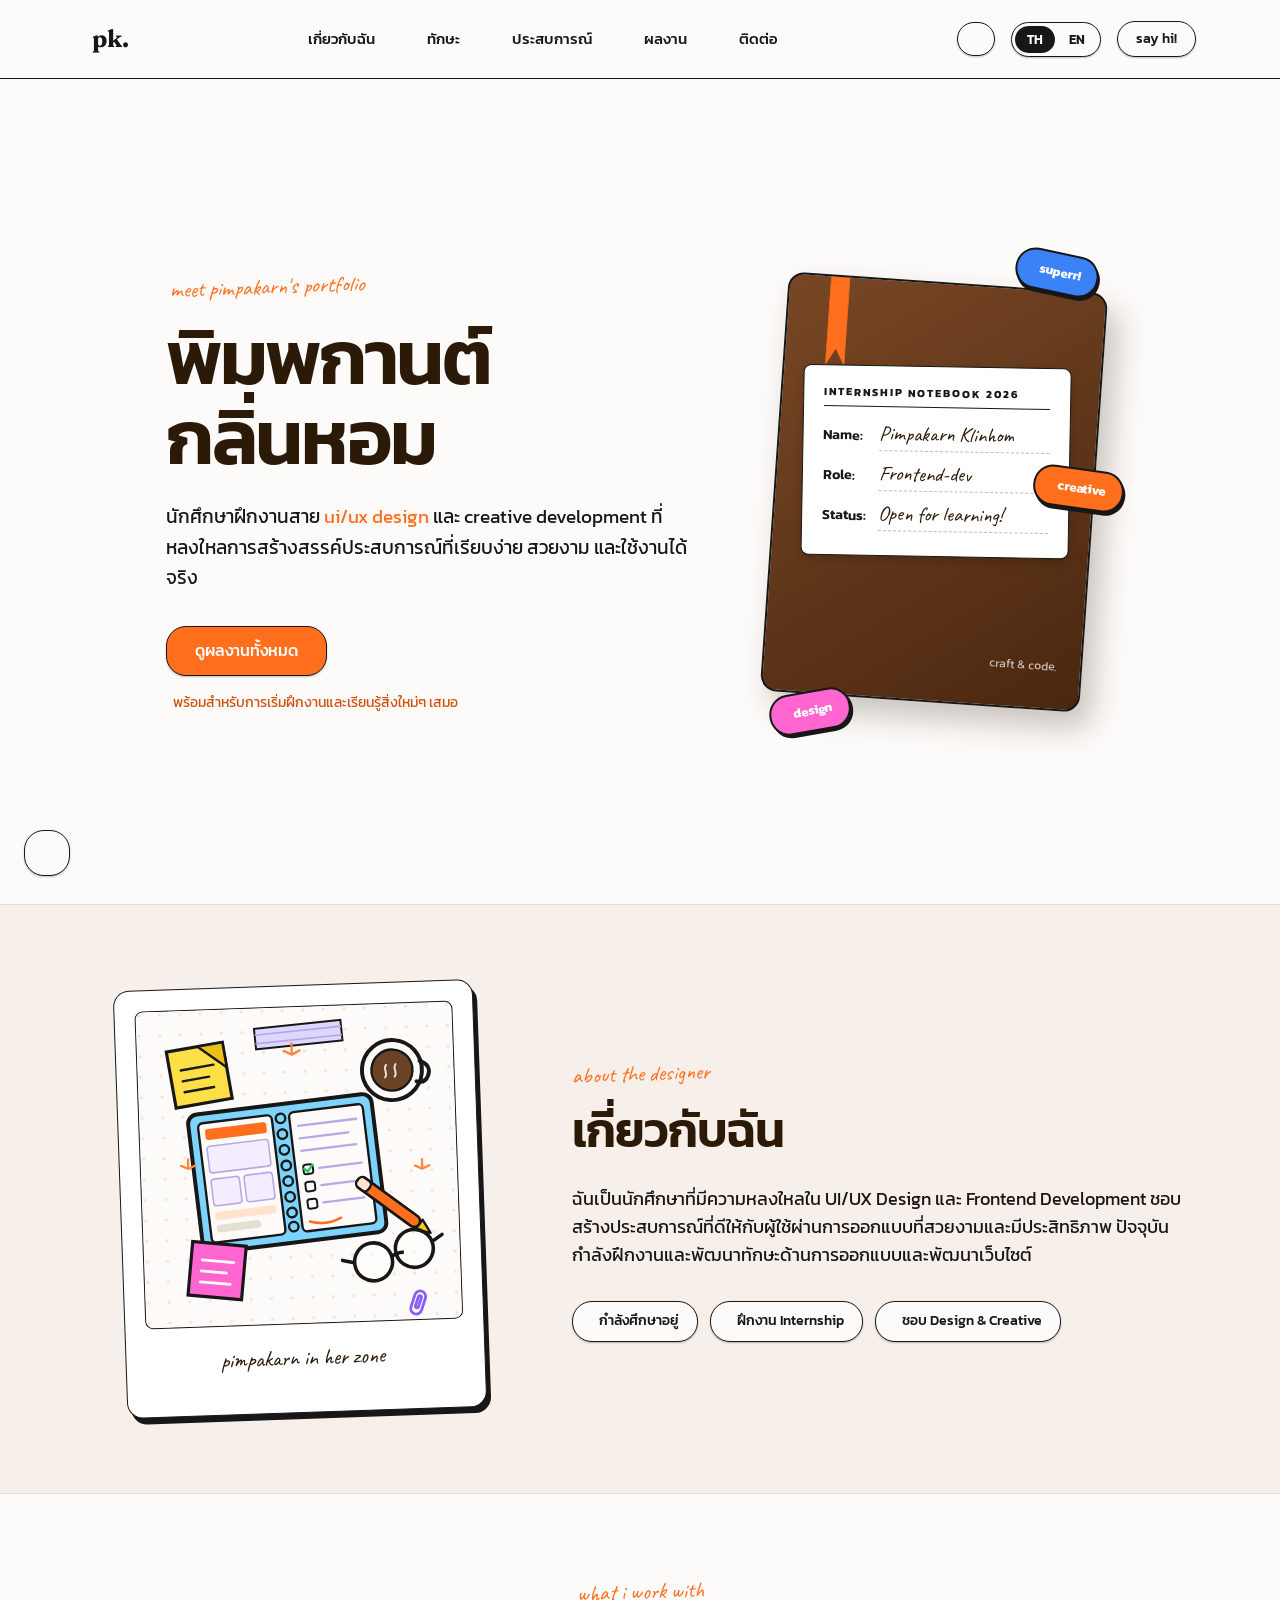
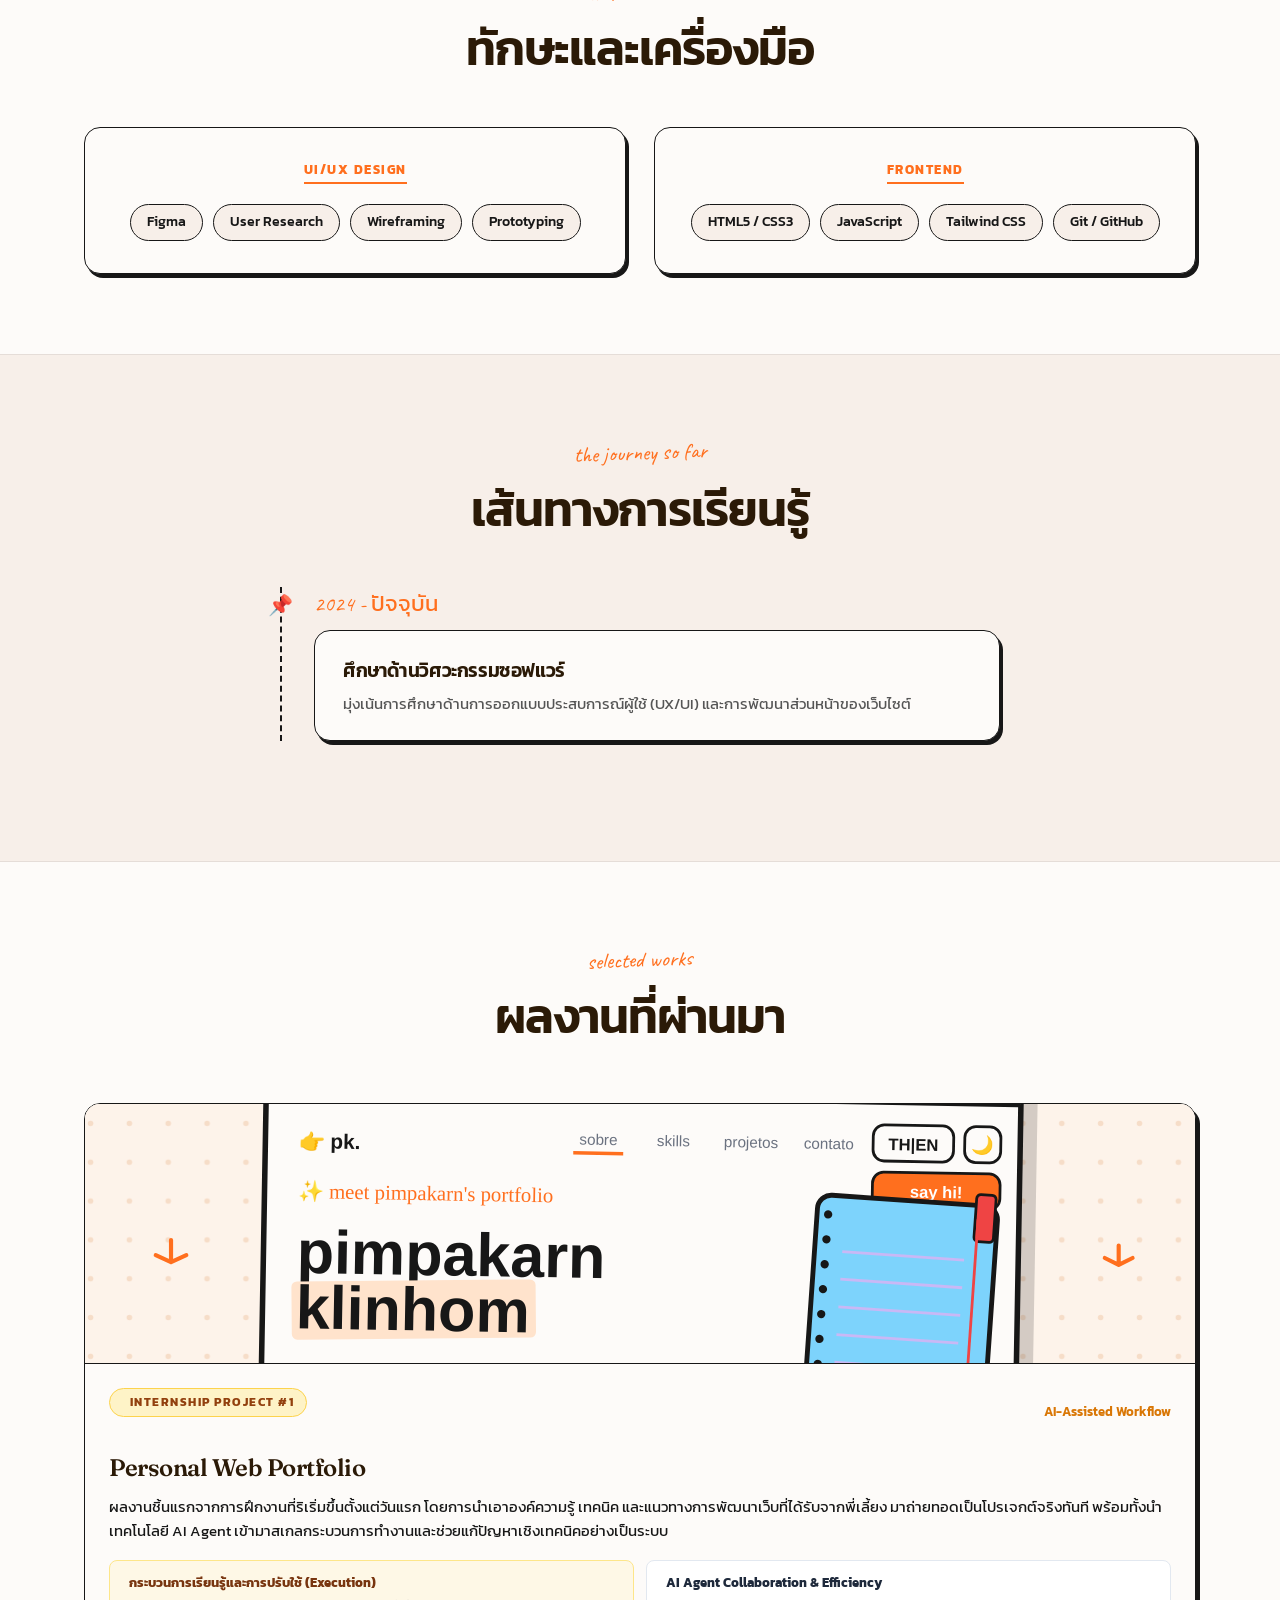
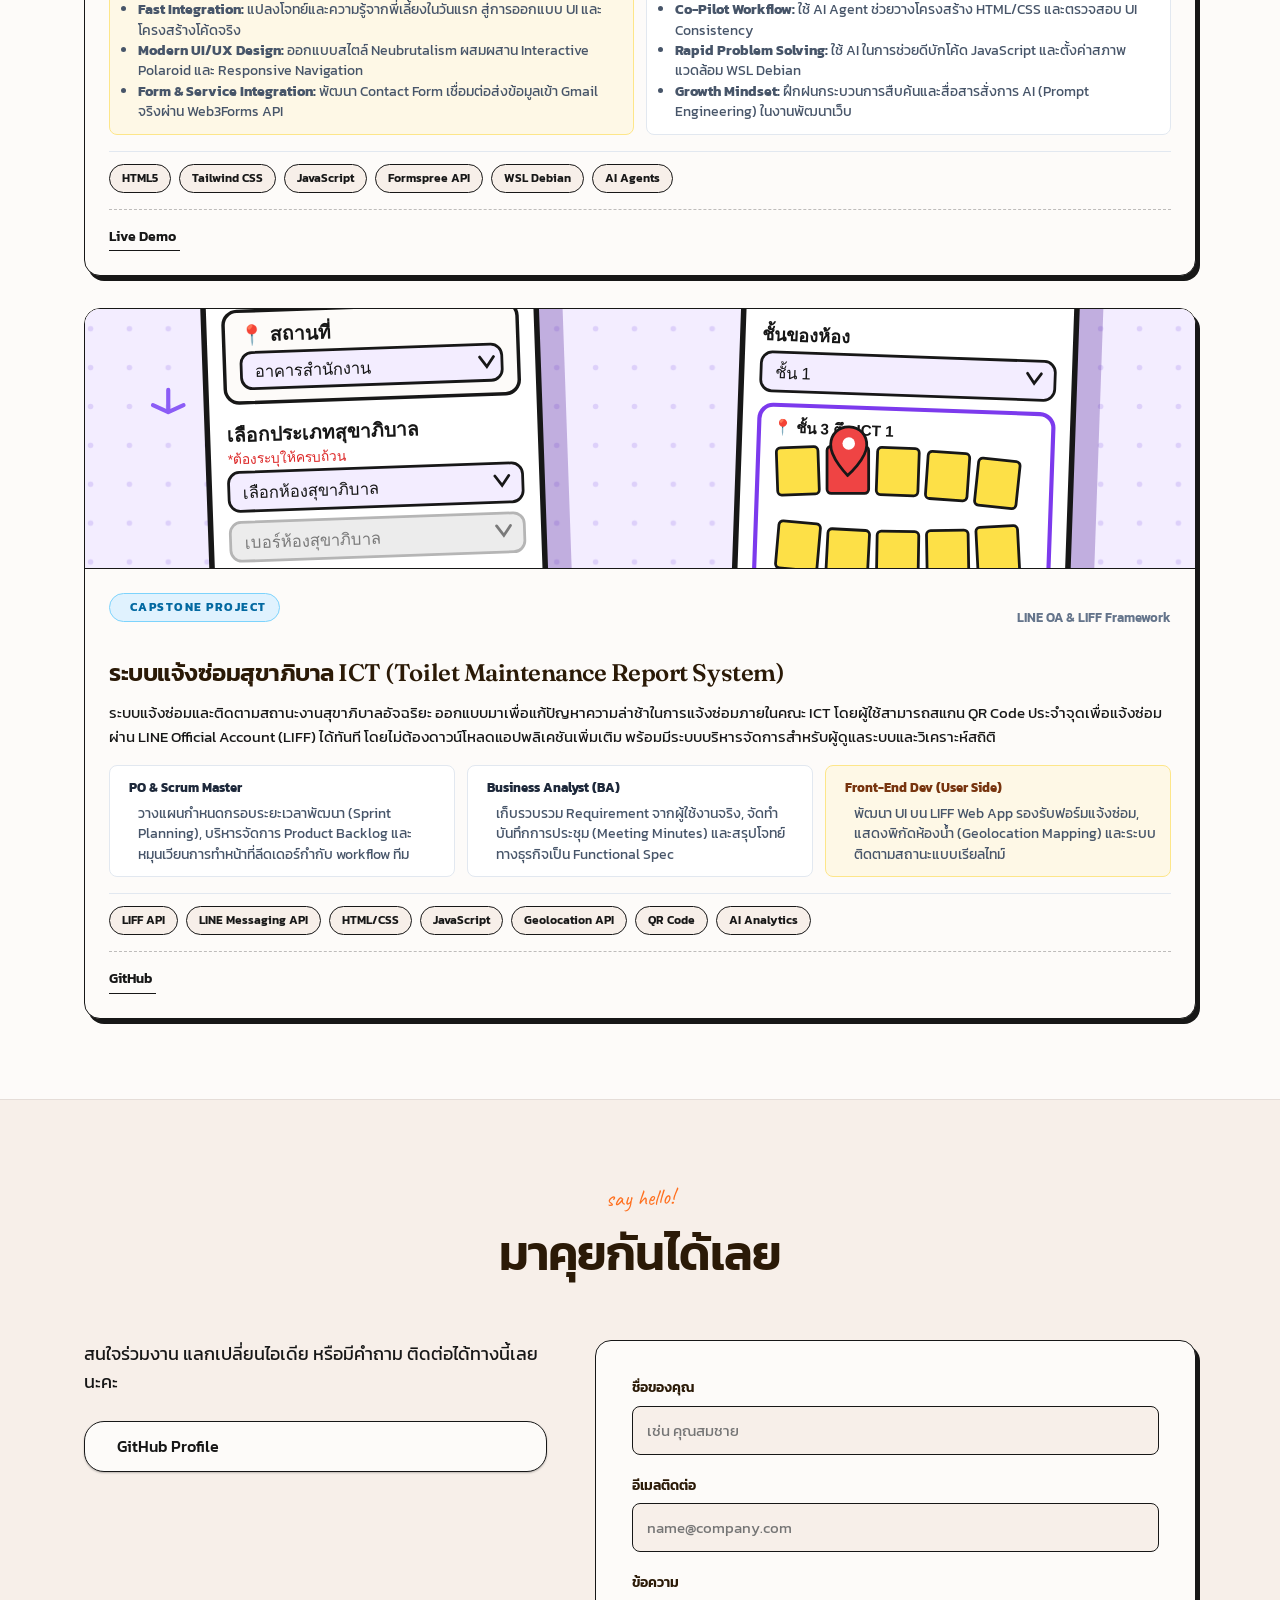
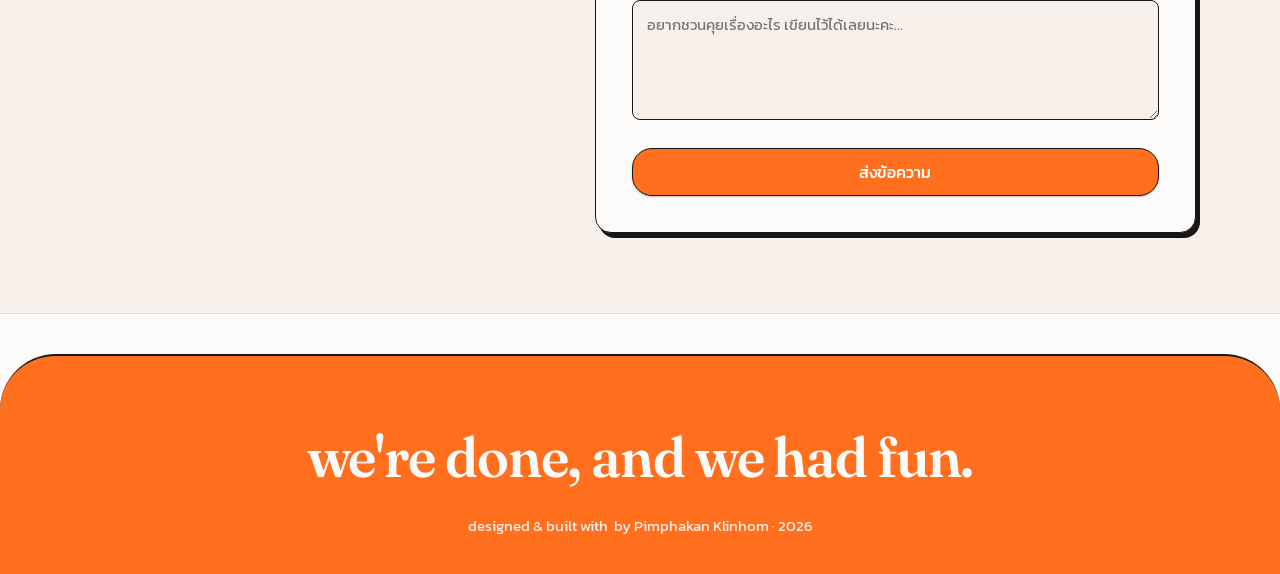
==== index.html @ d6567cac "Remove unused PNG, add og:locale, canonicalize og:url" ====
<!DOCTYPE html>
<html lang="th">
<head>
  <!-- กันแฟลชหน้าขาว: apply ธีมมืดก่อนหน้าเว็บวาดจอ -->
  <script>try{if(localStorage.getItem('superr-theme')==='dark'||(!localStorage.getItem('superr-theme')&&matchMedia('(prefers-color-scheme: dark)').matches))document.documentElement.classList.add('dark')}catch(e){}</script>
  <!-- Favicon (ไอคอนบนแท็บเบราว์เซอร์) -->
<link rel="icon" href="data:image/svg+xml,<svg xmlns=%22http://www.w3.org/2000/svg%22 viewBox=%220 0 100 100%22><rect x=%228%22 y=%228%22 width=%2284%22 height=%2284%22 rx=%2218%22 fill=%22%23ff6f1e%22 stroke=%22%23171717%22 stroke-width=%226%22/><g transform=%22rotate(45 50 50)%22><rect x=%2242%22 y=%2216%22 width=%2216%22 height=%2248%22 fill=%22%23fdfbf9%22 stroke=%22%23171717%22 stroke-width=%224%22/><rect x=%2242%22 y=%2216%22 width=%2216%22 height=%2210%22 fill=%22%23facc15%22 stroke=%22%23171717%22 stroke-width=%224%22/><path d=%22M42 64 h16 l-8 16 z%22 fill=%22%23171717%22/></g></svg>">

<!-- Meta OG Tags (ภาพและข้อความพรีวิวเมื่อนำลิงก์ไปแชร์ใน LINE / Facebook / LinkedIn) -->
<meta property="og:type" content="website">
<meta property="og:title" content="Pimphakan K. — UI/UX Design & Creative Development Portfolio">
<meta property="og:description" content="พอร์ตโฟลิโอรวมผลงานการออกแบบ UI/UX และ Frontend Development ของพิมพกานต์ กลิ่นหอม">
<meta property="og:image" content="https://raw.githubusercontent.com/uiiaiuiiiai05/uiiaiuiiiai05.github.io/main/assets/og-preview.png">
<meta property="og:url" content="https://uiiaiuiiiai05.github.io/">
<meta property="og:locale" content="th_TH">

<!-- Twitter Card -->
<meta name="twitter:card" content="summary_large_image">
<meta name="twitter:title" content="Pimphakan K. — UI/UX Design Portfolio">
<meta name="twitter:description" content="พอร์ตโฟลิโอรวมผลงาน UI/UX และ Frontend Development">
  <meta charset="UTF-8" />
  <meta name="viewport" content="width=device-width, initial-scale=1.0" />
  <title>พิมพกานต์ กลิ่นหอม | Portfolio</title>
  <meta name="description" content="Portfolio ของ พิมพกานต์ กลิ่นหอม — UI/UX Designer & Creative Developer (Superr Notebook Aesthetic)" />
  <meta name="theme-color" content="#fdfbf9" />

  <!-- Google Fonts -->
  <link rel="preconnect" href="https://fonts.googleapis.com" />
  <link rel="preconnect" href="https://fonts.gstatic.com" crossorigin />
  <link href="https://fonts.googleapis.com/css2?family=Caveat:wght@600;700&family=Fraunces:ital,opsz,wght@0,9..144,500;0,9..144,600;1,9..144,500&family=Kanit:wght@300;400;500;600&display=swap" rel="stylesheet" />

  <!-- AOS CSS -->
  <link rel="stylesheet" href="https://unpkg.com/aos@2.3.4/dist/aos.css" />

  <!-- Stylesheets -->
  <link rel="stylesheet" href="css/style.css" />
  <link rel="stylesheet" href="css/animations.css" />

  <!-- Iconify (iconify-icon web component + ข้อมูลไอคอน mdi ฝังในเว็บ — ทำงานได้แม้ไม่มีเน็ต) -->
  <script src="js/iconify-icon.min.js"></script>
  <script src="js/icons.js"></script>
</head>
<body>

  <!-- Page Loader -->
  <div class="page-loader">
    <div class="loader-notebook"></div>
  </div>

  <!-- Navbar -->
  <nav class="navbar">
    <div class="container nav-inner">
      <a href="#hero" class="nav-brand-mark">
        <span class="hand-icon"><iconify-icon icon="mdi:hand-pointing-right"></iconify-icon></span>
        <span>pk.</span>
      </a>

      <ul class="nav-links">
        <li><a href="#about" id="nav-about">เกี่ยวกับฉัน</a></li>
        <li><a href="#skills" id="nav-skills">ทักษะ</a></li>
        <li><a href="#timeline" id="nav-timeline">ประสบการณ์</a></li>
        <li><a href="#projects" id="nav-projects">ผลงาน</a></li>
        <li><a href="#contact" id="nav-contact">ติดต่อ</a></li>
      </ul>

      <div class="nav-right">
        <!-- Theme Toggle (Dark/Light) -->
        <button class="nav-icon-btn" id="theme-toggle" aria-label="สลับโหมดมืด/สว่าง" title="สลับโหมดมืด/สว่าง"><iconify-icon icon="mdi:weather-night"></iconify-icon></button>

        <!-- Language Toggle Buttons with IDs -->
        <div class="lang-toggle">
          <button class="lang-btn active" id="lang-th" data-lang="th">TH</button>
          <button class="lang-btn" id="lang-en" data-lang="en">EN</button>
        </div>

        <!-- Hamburger (แสดงเฉพาะจอ < 840px) -->
        <button class="nav-burger" id="nav-burger" aria-label="เปิด/ปิดเมนู" aria-expanded="false">
          <span></span><span></span><span></span>
        </button>

        <a href="#contact" class="btn btn-primary" style="padding: 6px 18px; font-size: 14px;">say hi!</a>
      </div>
    </div>
  </nav>

  <!-- Hero Section -->
  <section id="hero">
    <div class="container">
      <div class="hero-grid">

        <div class="hero-text-col">
          <div class="hero-handwritten-note">
            <iconify-icon icon="mdi:star-four-points"></iconify-icon><span class="script-caption" id="hero-script-note">meet pimpakarn's portfolio</span>
          </div>

          <h1 class="hero-display-title lowercase-title" id="hero-name">
            พิมพกานต์<br />กลิ่นหอม
          </h1>

          <p class="hero-description" id="hero-tagline">
            นักศึกษาฝึกงานสาย <span class="marker-highlight">ui/ux design</span> และ creative development ที่หลงใหลการสร้างสรรค์ประสบการณ์ที่เรียบง่าย สวยงาม และใช้งานได้จริง
          </p>

          <div class="hero-actions">
            <a href="#projects" class="btn btn-marker" id="hero-btn-work">
              ดูผลงานทั้งหมด
            </a>
          </div>

          <p class="hero-caption-note" id="hero-caption-note">
            <iconify-icon icon="mdi:pencil"></iconify-icon> พร้อมสำหรับการเริ่มฝึกงานและเรียนรู้สิ่งใหม่ๆ เสมอ
          </p>
        </div>

        <div class="hero-notebook-wrap">
          <div class="sticker sticker-lightning"><iconify-icon icon="mdi:flash"></iconify-icon>superr!</div>
          <div class="sticker sticker-bear"><iconify-icon icon="mdi:pencil-ruler"></iconify-icon>design</div>
          <div class="sticker sticker-heart"><iconify-icon icon="mdi:heart"></iconify-icon>creative</div>

          <div class="notebook-object">
            <div class="notebook-ribbon"></div>

            <div class="name-label-sticker">
              <div class="sticker-header">internship notebook 2026</div>
              <div class="sticker-field">
                <span class="label">Name:</span>
                <span class="value">Pimpakarn Klinhom</span>
              </div>
              <div class="sticker-field">
                <span class="label">Role:</span>
                <span class="value">Frontend-dev</span>
              </div>
              <div class="sticker-field">
                <span class="label">Status:</span>
                <span class="value">Open for learning!</span>
              </div>
            </div>

            <div class="notebook-footer-tag">
              craft & code.
            </div>
          </div>
        </div>

      </div>
    </div>
  </section>

  <!-- About Section -->
  <section id="about" class="section section-alt">
    <div class="container">
      <div class="about-grid">
        <div data-aos="fade-right">
          <div class="polaroid-frame">
            <div class="polaroid-img-box">
              <img src="assets/images/desk-flatlay.svg" alt="ภาพประกอบโต๊ะทำงานมุมมองด้านบน — สมุดสเก็ตช์ wireframe ปากกา กาแฟ โพสต์อิท แว่นตา สไตล์สมุดโน้ต" class="polaroid-photo" onerror="this.remove()" />
              <iconify-icon icon="mdi:laptop"></iconify-icon>
            </div>
            <div class="polaroid-caption">pimpakarn in her zone <iconify-icon icon="mdi:palette"></iconify-icon></div>
          </div>
        </div>

        <div data-aos="fade-left">
          <span class="script-caption">about the designer</span>
          <h2 class="section-title" style="text-align: left;" id="about-title">
            เกี่ยวกับฉัน
          </h2>
          <p style="font-size: 1.1rem; margin-top: 16px; color: var(--color-charcoal);" id="about-desc">
            ฉันเป็นนักศึกษาที่มีความหลงใหลใน UI/UX Design และ Frontend Development ชอบสร้างประสบการณ์ที่ดีให้กับผู้ใช้ผ่านการออกแบบที่สวยงามและมีประสิทธิภาพ ปัจจุบันกำลังฝึกงานและพัฒนาทักษะด้านการออกแบบและพัฒนาเว็บไซต์
          </p>

          <div class="about-facts-list">
            <div class="fact-tag">
              <iconify-icon icon="mdi:school" class="iconify"></iconify-icon>
              <span id="fact-student">กำลังศึกษาอยู่</span>
            </div>
            <div class="fact-tag">
              <iconify-icon icon="mdi:briefcase" class="iconify"></iconify-icon>
              <span id="fact-intern">ฝึกงาน Internship</span>
            </div>
            <div class="fact-tag">
              <iconify-icon icon="mdi:palette" class="iconify"></iconify-icon>
              <span id="fact-creative">ชอบ Design & Creative</span>
            </div>
          </div>
        </div>
      </div>
    </div>
  </section>

  <!-- Skills Section -->
  <section id="skills" class="section">
    <div class="container">
      <div style="text-align: center; margin-bottom: 40px;">
        <span class="script-caption">what i work with</span>
        <h2 class="section-title lowercase-title" id="skills-title">
          ทักษะและเครื่องมือ
        </h2>
      </div>

      <div class="skills-grid">
        <div class="skill-note-card">
          <span class="skill-card-badge">UI/UX DESIGN</span>
          <div class="skill-items-wrap">
            <span class="skill-pill">Figma</span>
            <span class="skill-pill">User Research</span>
            <span class="skill-pill">Wireframing</span>
            <span class="skill-pill">Prototyping</span>
          </div>
        </div>
        <div class="skill-note-card">
          <span class="skill-card-badge">FRONTEND</span>
          <div class="skill-items-wrap">
            <span class="skill-pill">HTML5 / CSS3</span>
            <span class="skill-pill">JavaScript</span>
            <span class="skill-pill">Tailwind CSS</span>
            <span class="skill-pill">Git / GitHub</span>
          </div>
        </div>
      </div>
    </div>
  </section>

  <!-- Timeline Section -->
  <section id="timeline" class="section section-alt">
    <div class="container">
      <div style="text-align: center; margin-bottom: 40px;">
        <span class="script-caption">the journey so far</span>
        <h2 class="section-title lowercase-title" id="timeline-title">
          เส้นทางการเรียนรู้
        </h2>
      </div>

      <div class="notebook-timeline">
        <div class="timeline-entry">
          <div class="timeline-date-tag">2024 - ปัจจุบัน</div>
          <div class="timeline-box">
            <h3 style="font-size: 1.2rem; margin-bottom: 6px;" id="timeline-item-title">ศึกษาด้านวิศวะกรรมซอฟแวร์ / คณะเทคโนโลยีสารสนเทศ</h3>
            <p class="muted-text" style="font-size: 0.95rem;" id="timeline-item-desc">มุ่งเน้นการศึกษาด้านการออกแบบประสบการณ์ผู้ใช้ (UX/UI) และการพัฒนาส่วนหน้าของเว็บไซต์</p>
          </div>
        </div>
      </div>
    </div>
  </section>

  <!-- Projects Section -->
  <section id="projects" class="section">
    <div class="container">
      <div style="text-align: center; margin-bottom: 48px;">
        <span class="script-caption">selected works</span>
        <h2 class="section-title lowercase-title" id="projects-title">
          ผลงานที่ผ่านมา
        </h2>
      </div>

      <div class="projects-grid" style="display: grid; grid-template-columns: 1fr; gap: 32px;">
        
        <!-- Project 1: Personal Portfolio (Internship Project #1) -->
        <div class="project-card" style="flex-direction: column;">
          <div class="project-preview">
            <img src="assets/images/personal-portfolio.svg" alt="ภาพประกอบเว็บ Personal Portfolio — หน้าต่างเบราว์เซอร์แสดงหน้าแรกของเว็บ สไตล์ Superr Notebook" class="project-preview-img" onerror="this.remove()" />
            <div class="project-preview-icon"><iconify-icon icon="mdi:palette"></iconify-icon></div>
            <div class="project-preview-hint"><iconify-icon icon="mdi:content-cut"></iconify-icon> crafting in progress...</div>
          </div>
          <div class="project-details" style="width: 100%;">
            <div style="display: flex; justify-content: space-between; align-items: center; margin-bottom: 12px; flex-wrap: wrap; gap: 8px;">
              <span class="skill-card-badge badge-amber" style="padding: 4px 12px; border-radius: 20px; font-weight: bold; font-size: 0.75rem;"><iconify-icon icon="mdi:sprout"></iconify-icon> Internship Project #1</span>
              <span class="sub-badge sub-badge--orange">AI-Assisted Workflow</span>
            </div>

            <h3 class="project-title" style="font-size: 1.5rem; margin-bottom: 8px;" id="proj-1-title">Personal Web Portfolio</h3>
            <p class="project-desc" id="proj-1-desc" style="font-size: 0.95rem; line-height: 1.6; margin-bottom: 16px;">
              ผลงานชิ้นแรกจากการฝึกงานที่ริเริ่มขึ้นตั้งแต่วันแรก โดยการนำเอาองค์ความรู้ เทคนิค และแนวทางการพัฒนาเว็บที่ได้รับจากพี่เลี้ยง มาถ่ายทอดเป็นโปรเจกต์จริงทันที พร้อมทั้งนำเทคโนโลยี AI Agent เข้ามาสเกลกระบวนการทำงานและช่วยแก้ปัญหาเชิงเทคนิคอย่างเป็นระบบ
            </p>

            <div style="display: grid; grid-template-columns: repeat(auto-fit, minmax(280px, 1fr)); gap: 12px; margin-bottom: 16px;">
              <div class="note-box note-box--amber">
                <h4 style="font-size: 0.8rem; font-weight: bold; margin-bottom: 6px;"><iconify-icon icon="mdi:rocket-launch"></iconify-icon> กระบวนการเรียนรู้และการปรับใช้ (Execution)</h4>
                <ul>
                  <li><b>Fast Integration:</b> แปลงโจทย์และความรู้จากพี่เลี้ยงในวันแรก สู่การออกแบบ UI และโครงสร้างโค้ดจริง</li>
                  <li><b>Modern UI/UX Design:</b> ออกแบบสไตล์ Neubrutalism ผสมผสาน Interactive Polaroid และ Responsive Navigation</li>
                  <li><b>Form & Service Integration:</b> พัฒนา Contact Form เชื่อมต่อส่งข้อมูลเข้า Gmail จริงผ่าน Web3Forms API</li>
                </ul>
              </div>
              <div class="note-box">
                <h4 style="font-size: 0.8rem; font-weight: bold; margin-bottom: 6px;"><iconify-icon icon="mdi:robot"></iconify-icon> AI Agent Collaboration & Efficiency</h4>
                <ul>
                  <li><b>Co-Pilot Workflow:</b> ใช้ AI Agent ช่วยวางโครงสร้าง HTML/CSS และตรวจสอบ UI Consistency</li>
                  <li><b>Rapid Problem Solving:</b> ใช้ AI ในการช่วยดีบักโค้ด JavaScript และตั้งค่าสภาพแวดล้อม WSL Debian</li>
                  <li><b>Growth Mindset:</b> ฝึกฝนกระบวนการสืบค้นและสื่อสารสั่งการ AI (Prompt Engineering) ในงานพัฒนาเว็บ</li>
                </ul>
              </div>
            </div>

            <div class="project-bottom-wrap">
              <div class="project-tags">
                <span class="project-tag">HTML5</span>
                <span class="project-tag">Tailwind CSS</span>
                <span class="project-tag">JavaScript</span>
                <span class="project-tag">Formspree API</span>
                <span class="project-tag">WSL Debian</span>
                <span class="project-tag">AI Agents</span>
              </div>
              <div class="project-links">
                <a href="https://uiiaiuiiiai05.github.io" class="project-link-btn" target="_blank" rel="noopener">Live Demo <iconify-icon icon="mdi:arrow-top-right"></iconify-icon></a>
              </div>
            </div>
          </div>
        </div>

        <!-- Project 2: ระบบแจ้งซ่อมสุขาภิบาล คณะ ICT (Capstone Project) -->
        <div class="project-card" style="flex-direction: column;">
          <div class="project-preview">
            <img src="assets/images/capstone-toilet-system.svg" alt="ภาพประกอบระบบแจ้งซ่อมสุขาภิบาล ICT — โทรศัพท์ LIFF, QR Code และห้องน้ำ โทนสีม่วง" class="project-preview-img" onerror="this.remove()" />
            <div class="project-preview-icon"><iconify-icon icon="mdi:toilet"></iconify-icon></div>
            <div class="project-preview-hint"><iconify-icon icon="mdi:content-cut"></iconify-icon> crafting in progress...</div>
          </div>
          <div class="project-details" style="width: 100%;">
            <div style="display: flex; justify-content: space-between; align-items: center; margin-bottom: 12px; flex-wrap: wrap; gap: 8px;">
              <span class="skill-card-badge badge-sky" style="padding: 4px 12px; border-radius: 20px; font-weight: bold; font-size: 0.75rem;"><iconify-icon icon="mdi:graduation-cap"></iconify-icon> Capstone Project</span>
              <span class="sub-badge sub-badge--slate">LINE OA & LIFF Framework</span>
            </div>

            <h3 class="project-title" style="font-size: 1.5rem; margin-bottom: 8px;" id="proj-2-title">ICT Toilet Maintenance Report System</h3>
            <p class="project-desc" id="proj-2-desc" style="font-size: 0.95rem; line-height: 1.6; margin-bottom: 16px;">
              ระบบแจ้งซ่อมและติดตามสถานะงานสุขาภิบาลอัจฉริยะ ออกแบบมาเพื่อแก้ปัญหาความล่าช้าในการแจ้งซ่อมภายในคณะ ICT โดยผู้ใช้สามารถสแกน QR Code ประจำจุดเพื่อแจ้งซ่อมผ่าน LINE Official Account (LIFF) ได้ทันที โดยไม่ต้องดาวน์โหลดแอปพลิเคชันเพิ่มเติม พร้อมมีระบบบริหารจัดการสำหรับผู้ดูแลระบบและวิเคราะห์สถิติ
            </p>

            <div style="display: grid; grid-template-columns: repeat(auto-fit, minmax(220px, 1fr)); gap: 12px; margin-bottom: 16px;">
              <div class="note-box">
                <h4 style="font-size: 0.8rem; font-weight: bold; margin-bottom: 4px;"><iconify-icon icon="mdi:target"></iconify-icon> PO & Scrum Master</h4>
                <p>วางแผนกำหนดกรอบระยะเวลาพัฒนา (Sprint Planning), บริหารจัดการ Product Backlog และหมุนเวียนการทำหน้าที่ลีดเดอร์กำกับ workflow ทีม</p>
              </div>
              <div class="note-box">
                <h4 style="font-size: 0.8rem; font-weight: bold; margin-bottom: 4px;"><iconify-icon icon="mdi:chart-bar"></iconify-icon> Business Analyst (BA)</h4>
                <p>เก็บรวบรวม Requirement จากผู้ใช้งานจริง, จัดทำบันทึกการประชุม (Meeting Minutes) และสรุปโจทย์ทางธุรกิจเป็น Functional Spec</p>
              </div>
              <div class="note-box note-box--amber">
                <h4 style="font-size: 0.8rem; font-weight: bold; margin-bottom: 4px;"><iconify-icon icon="mdi:laptop"></iconify-icon> Front-End Dev (User Side)</h4>
                <p>พัฒนา UI บน LIFF Web App รองรับฟอร์มแจ้งซ่อม, แสดงพิกัดห้องน้ำ (Geolocation Mapping) และระบบติดตามสถานะแบบเรียลไทม์</p>
              </div>
            </div>

            <div class="project-bottom-wrap">
              <div class="project-tags">
                <span class="project-tag">LIFF API</span>
                <span class="project-tag">LINE Messaging API</span>
                <span class="project-tag">HTML/CSS</span>
                <span class="project-tag">JavaScript</span>
                <span class="project-tag">Geolocation API</span>
                <span class="project-tag">QR Code</span>
                <span class="project-tag">AI Analytics</span>
              </div>
              <div class="project-links">
                <a href="https://github.com/uiiaiuiiiai05/ICT-Restroom-Maintenance-System" class="project-link-btn" target="_blank" rel="noopener">GitHub <iconify-icon icon="mdi:arrow-top-right"></iconify-icon></a>
              </div>
            </div>
          </div>
        </div>

      </div>
    </div>
  </section>

  <!-- Contact Section -->
  <section id="contact" class="section section-alt">
    <div class="container">
      <div style="text-align: center; margin-bottom: 48px;">
        <span class="script-caption">say hello!</span>
        <h2 class="section-title lowercase-title" id="contact-title">
          มาคุยกันได้เลย
        </h2>
      </div>

      <div class="contact-grid">
        <div data-aos="fade-right">
          <p style="font-size: 1.1rem; margin-bottom: 24px;" id="contact-desc">
            สนใจร่วมงาน แลกเปลี่ยนไอเดีย หรือมีคำถาม ติดต่อได้ทางนี้เลยนะคะ
          </p>

          <a href="https://github.com/uiiaiuiiiai05" class="social-pill-link" target="_blank" rel="noopener">
            <iconify-icon icon="mdi:github" style="font-size: 20px; color: var(--color-marker-orange);"></iconify-icon>
            <span>GitHub Profile</span>
          </a>
        </div>

        <form id="contact-form" class="contact-card-box" action="https://api.web3forms.com/submit" method="POST" data-aos="fade-left">
          <!-- Web3Forms hidden fields -->
          <input type="hidden" name="access_key" id="w3f-access-key" value="3e344d13-04ca-4428-a4d2-f3a229a634db" />
          <input type="hidden" name="subject" value="ข้อความใหม่จากเว็บ Portfolio — Pimphakan Klinhom" />
          <input type="checkbox" name="botcheck" style="display:none" tabindex="-1" autocomplete="off" />

          <div class="form-group">
            <label class="form-label" for="contact-name" id="lbl-name">ชื่อของคุณ</label>
            <input id="contact-name" class="form-input" type="text" name="name" placeholder="เช่น คุณสมชาย" required />
          </div>

          <div class="form-group">
            <label class="form-label" for="contact-email" id="lbl-email">อีเมลติดต่อ</label>
            <input id="contact-email" class="form-input" type="email" name="email" placeholder="name@company.com" required />
          </div>

          <div class="form-group">
            <label class="form-label" for="contact-msg" id="lbl-msg">ข้อความ</label>
            <textarea id="contact-msg" class="form-textarea" name="message" placeholder="อยากชวนคุยเรื่องอะไร เขียนไว้ได้เลยนะคะ..." required></textarea>
          </div>

          <button type="submit" class="btn btn-marker" id="contact-btn" style="width: 100%; justify-content: center; margin-top: auto;">
            <span>ส่งข้อความ</span>
          </button>
        </form>
      </div>
    </div>
  </section>

  <!-- Footer Band -->
  <footer class="footer-brand-band">
    <h3>we're done, and we had fun.</h3>
    <p id="footer-text">designed & built with <iconify-icon icon="mdi:heart" style="color: var(--color-marker-orange);"></iconify-icon> by Pimphakan Klinhom · 2026</p>
  </footer>

  <!-- Floating Buttons -->
  <button id="scroll-top" class="scroll-top" aria-label="เลื่อนขึ้นด้านบน"><iconify-icon icon="mdi:arrow-up"></iconify-icon></button>
  <button id="share-web" class="share-web" aria-label="คัดลอกลิงก์เว็บนี้"><iconify-icon icon="mdi:link-variant"></iconify-icon></button>

  <script src="https://unpkg.com/aos@2.3.4/dist/aos.js"></script>
  <script src="js/language.js"></script>
  <script src="js/main.js"></script>
</body>
</html>
---- css/style.css ----
/* ==========================================================
   Superr — Style Reference Implementation
   Warm schoolyard notebook aesthetic for Pimphakan Klinhom
   ========================================================== */

/* ── 1. Tokens ── */
:root {
  /* Colors */
  --color-cream-paper:        #fdfbf9;
  --color-charcoal:           #171717;
  --color-cocoa-ink:          #2b1a07;
  --color-true-black:         #000000;
  --color-dew-drop:           #f7efe9;
  --color-marker-orange:      #ff6f1e;
  --color-burnt-sienna:       #ce500a;
  --color-sky-sticker:        #3b82f6;
  --color-bubblegum-sticker:  #ff66cf;
  --color-sprout-sticker:     #22c55e;
  --color-shadow-mist:        #bebcbb;

  /* Typography */
  --font-display: 'Fraunces', 'Kanit', serif;
  --font-body:    'Kanit', -apple-system, BlinkMacSystemFont, "Segoe UI", Roboto, sans-serif;
  --font-script:  'Caveat', 'Kanit', cursive;

  /* Spacing */
  --spacing-4:   4px;
  --spacing-8:   8px;
  --spacing-12:  12px;
  --spacing-16:  16px;
  --spacing-20:  20px;
  --spacing-24:  24px;
  --spacing-32:  32px;
  --spacing-48:  48px;
  --spacing-64:  64px;

  /* Border Radii */
  --radius-cards:   16px;
  --radius-buttons: 20px;
  --radius-tags:    20px;
  --radius-sticker: 8px;
  --radius-footer:  56px;

  /* Shadows */
  --shadow-card:    rgba(0, 0, 0, 0.06) 0px 2px 20px 0px;
  --shadow-subtle:  rgba(0, 0, 0, 0.25) 0px 1px 2px 0px;
  --transition:     0.25s ease;
}

/* ── 2. Reset & Base ── */
*, *::before, *::after {
  margin: 0;
  padding: 0;
  box-sizing: border-box;
}

html {
  scroll-behavior: smooth;
  font-size: 16px;
}

body {
  font-family: var(--font-body);
  background-color: var(--color-cream-paper);
  color: var(--color-charcoal);
  line-height: 1.6;
  overflow-x: hidden;
  position: relative;
}

/* ── 3. Scrollbar ── */
::-webkit-scrollbar { width: 8px; }
::-webkit-scrollbar-track { background: var(--color-cream-paper); }
::-webkit-scrollbar-thumb {
  background: var(--color-shadow-mist);
  border-radius: 4px;
  border: 2px solid var(--color-cream-paper);
}
::-webkit-scrollbar-thumb:hover { background: var(--color-marker-orange); }

/* ── 4. Typography Helpers ── */
h1, h2, h3 {
  font-family: var(--font-display);
  color: var(--color-cocoa-ink);
  font-weight: 600;
  letter-spacing: -0.02em;
}

.lowercase-title {
  text-transform: lowercase;
}

.marker-highlight {
  color: var(--color-marker-orange);
  position: relative;
  display: inline-block;
  white-space: nowrap;
}

.marker-highlight::after {
  content: '';
  position: absolute;
  left: 0;
  bottom: 2px;
  width: 100%;
  height: 8px;
  background-color: rgba(255, 111, 30, 0.25);
  border-radius: 4px;
  z-index: -1;
  transform: rotate(-1deg);
}

.script-caption {
  font-family: var(--font-script);
  font-size: 1.4rem;
  color: var(--color-marker-orange);
  transform: rotate(-2deg);
  display: inline-block;
}

/* ── 5. Layout Container ── */
.container {
  max-width: 1160px;
  margin: 0 auto;
  padding: 0 24px;
}

.section {
  padding: 80px 0;
  position: relative;
}

.section-alt {
  background-color: var(--color-dew-drop);
  border-top: 1.5px solid rgba(23, 23, 23, 0.08);
  border-bottom: 1.5px solid rgba(23, 23, 23, 0.08);
}

.section-title {
  font-size: clamp(2rem, 5vw, 3rem);
  text-align: center;
  margin-bottom: 8px;
}

.section-subtitle {
  text-align: center;
  color: var(--color-burnt-sienna);
  font-size: 1.1rem;
  margin-bottom: 48px;
}

/* ── 6. Pill Action Buttons ── */
.btn {
  display: inline-flex;
  align-items: center;
  gap: 8px;
  padding: 11px 28px;
  border-radius: var(--radius-buttons);
  font-size: 16px;
  font-weight: 500;
  font-family: var(--font-body);
  cursor: pointer;
  text-decoration: none;
  transition: transform var(--transition), box-shadow var(--transition);
}

.btn-primary {
  background-color: var(--color-cream-paper);
  color: var(--color-charcoal);
  border: 1.5px solid var(--color-charcoal);
  box-shadow: var(--shadow-subtle);
}

.btn-primary:hover {
  transform: translateY(-2px);
  box-shadow: 0 4px 10px rgba(0, 0, 0, 0.12);
}

.btn-marker {
  background-color: var(--color-marker-orange);
  color: var(--color-cream-paper);
  border: 1.5px solid var(--color-charcoal);
  box-shadow: var(--shadow-subtle);
}

.btn-marker:hover {
  background-color: var(--color-burnt-sienna);
  transform: translateY(-2px);
}

/* ── 7. Navbar ── */
.navbar {
  position: sticky;
  top: 0;
  width: 100%;
  z-index: 1000;
  background: rgba(253, 251, 249, 0.92);
  backdrop-filter: blur(8px);
  border-bottom: 1.5px solid var(--color-charcoal);
  padding: 16px 0;
}

.nav-inner {
  display: flex;
  align-items: center;
  justify-content: space-between;
}

.nav-brand-mark {
  display: flex;
  align-items: center;
  gap: 8px;
  font-size: 1.5rem;
  font-weight: 700;
  color: var(--color-charcoal);
  text-decoration: none;
  font-family: var(--font-display);
}

.nav-brand-mark .hand-icon {
  font-size: 1.8rem;
  color: var(--color-marker-orange);
  transition: transform var(--transition);
}

.nav-brand-mark:hover .hand-icon {
  transform: rotate(15deg) scale(1.1);
}

.nav-links {
  display: flex;
  list-style: none;
  gap: 28px;
}

.nav-links a {
  font-size: 15px;
  font-weight: 500;
  color: var(--color-charcoal);
  text-decoration: none;
  padding: 6px 12px;
  border-radius: var(--radius-buttons);
  transition: background var(--transition), color var(--transition);
}

.nav-links a:hover,
.nav-links a.active {
  background: var(--color-dew-drop);
  color: var(--color-marker-orange);
}

.nav-right {
  display: flex;
  align-items: center;
  gap: 16px;
}

.lang-toggle {
  display: flex;
  gap: 2px;
  background: var(--color-cream-paper);
  border: 1.5px solid var(--color-charcoal);
  border-radius: var(--radius-buttons);
  padding: 3px;
  box-shadow: var(--shadow-subtle);
}

.lang-btn {
  padding: 4px 12px;
  border-radius: var(--radius-buttons);
  font-size: 13px;
  font-weight: 600;
  cursor: pointer;
  border: none;
  background: transparent;
  color: var(--color-charcoal);
  font-family: var(--font-body);
  transition: var(--transition);
}

.lang-btn.active {
  background: var(--color-charcoal);
  color: var(--color-cream-paper);
}

/* ── 8. Hero Section (Schoolyard Notebook) ── */
#hero {
  min-height: calc(100vh - 75px);
  display: flex;
  align-items: center;
  padding: 60px 0;
  position: relative;
  background: var(--color-cream-paper);
}

.hero-grid {
  display: grid;
  grid-template-columns: 1.2fr 0.8fr;
  gap: 48px;
  align-items: center;
  width: 100%;
}

.hero-text-col {
  display: flex;
  flex-direction: column;
}

.hero-handwritten-note {
  margin-bottom: 12px;
}

.hero-display-title {
  font-size: clamp(3rem, 6vw, 5rem);
  line-height: 1.05;
  color: var(--color-cocoa-ink);
  margin-bottom: 24px;
  letter-spacing: -0.03em;
}

.hero-description {
  font-size: clamp(1.05rem, 1.8vw, 1.2rem);
  color: var(--color-charcoal);
  line-height: 1.6;
  margin-bottom: 32px;
  max-width: 540px;
}

.hero-actions {
  display: flex;
  align-items: center;
  gap: 16px;
  flex-wrap: wrap;
  margin-bottom: 16px;
}

.hero-caption-note {
  font-size: 14px;
  color: var(--color-burnt-sienna);
}

/* Notebook Container */
.hero-notebook-wrap {
  position: relative;
  display: flex;
  justify-content: center;
  align-items: center;
  padding: 30px 20px;
}

.notebook-object {
  width: 100%;
  max-width: 360px;
  background: linear-gradient(145deg, #784725, #4a270f);
  border-radius: 16px;
  border: 2px solid var(--color-charcoal);
  box-shadow: 12px 16px 30px rgba(43, 26, 7, 0.25);
  transform: rotate(4deg);
  position: relative;
  padding: 32px 24px;
  display: flex;
  flex-direction: column;
  justify-content: space-between;
  min-height: 420px;
  transition: transform 0.4s ease;
}

.notebook-object:hover {
  transform: rotate(1deg) scale(1.02);
}

.notebook-ribbon {
  position: absolute;
  top: 0;
  left: 40px;
  width: 20px;
  height: 90px;
  background-color: var(--color-marker-orange);
  clip-path: polygon(0 0, 100% 0, 100% 100%, 50% 80%, 0 100%);
  border-left: 1px solid rgba(0, 0, 0, 0.15);
  border-right: 1px solid rgba(0, 0, 0, 0.15);
}

.name-label-sticker {
  background: #ffffff;
  border: 1.5px solid var(--color-charcoal);
  border-radius: var(--radius-sticker);
  padding: 18px 20px;
  box-shadow: 0 4px 10px rgba(0, 0, 0, 0.15);
  transform: rotate(-3deg);
  margin-top: 50px;
}

.sticker-header {
  font-size: 11px;
  font-weight: 700;
  letter-spacing: 2px;
  text-transform: uppercase;
  color: var(--color-charcoal);
  border-bottom: 1.5px solid var(--color-charcoal);
  padding-bottom: 4px;
  margin-bottom: 10px;
}

.sticker-field {
  display: flex;
  align-items: baseline;
  gap: 8px;
  margin-bottom: 6px;
  font-size: 14px;
  color: var(--color-charcoal);
}

.sticker-field .label {
  font-weight: 600;
  min-width: 48px;
}

.sticker-field .value {
  font-family: var(--font-script);
  font-size: 1.3rem;
  color: var(--color-cocoa-ink);
  border-bottom: 1px dashed var(--color-shadow-mist);
  flex-grow: 1;
}

.notebook-footer-tag {
  text-align: right;
  font-size: 12px;
  color: rgba(255,255,255,0.7);
  font-family: var(--font-body);
}

/* ── 9. Stickers Positioning ── */
.sticker {
  position: absolute;
  z-index: 10;
  display: inline-flex;
  align-items: center;
  justify-content: center;
  padding: 8px 16px;
  border: 2px solid var(--color-charcoal);
  border-radius: var(--radius-tags);
  font-weight: 700;
  font-size: 13px;
  box-shadow: 2px 3px 0px var(--color-charcoal);
  pointer-events: none;
  user-select: none;
  white-space: nowrap;
}

.sticker-lightning {
  background-color: var(--color-sky-sticker);
  color: #fff;
  transform: rotate(12deg);
  top: 0px;
  right: 15px;
}

.sticker-bear {
  background-color: var(--color-bubblegum-sticker);
  color: #fff;
  transform: rotate(-10deg);
  bottom: 0px;
  left: 15px;
}

.sticker-heart {
  background-color: var(--color-marker-orange);
  color: #fff;
  transform: rotate(8deg);
  top: 45%;
  right: -10px;
}

/* ── 10. About Section ── */
.about-grid {
  display: grid;
  grid-template-columns: 0.9fr 1.3fr;
  gap: 56px;
  align-items: center;
}

.polaroid-frame {
  background: #ffffff;
  border: 1.5px solid var(--color-charcoal);
  border-radius: var(--radius-cards);
  padding: 20px 20px 36px 20px;
  box-shadow: 4px 6px 0px var(--color-charcoal);
  transform: rotate(-2deg);
  position: relative;
  transition: transform var(--transition);
  max-width: 360px;
  margin: 0 auto;
}

.polaroid-frame:hover {
  transform: rotate(0deg);
}

.polaroid-img-box {
  position: relative;
}

.polaroid-photo {
  position: absolute;
  inset: 0;
  width: 100%;
  height: 100%;
  object-fit: cover;
  border-radius: 8px;
  z-index: 1;
}

.polaroid-img-box {
  width: 100%;
  aspect-ratio: 1;
  background: var(--color-dew-drop);
  border: 1.5px solid var(--color-charcoal);
  border-radius: 8px;
  display: flex;
  align-items: center;
  justify-content: center;
  font-size: 4.5rem;
}

.polaroid-caption {
  font-family: var(--font-script);
  font-size: 1.4rem;
  color: var(--color-cocoa-ink);
  text-align: center;
  margin-top: 16px;
}

.about-facts-list {
  display: flex;
  gap: 12px;
  flex-wrap: wrap;
  margin-top: 32px;
}

.fact-tag {
  background: var(--color-cream-paper);
  border: 1.5px solid var(--color-charcoal);
  border-radius: var(--radius-tags);
  padding: 8px 18px;
  font-size: 14px;
  font-weight: 500;
  display: inline-flex;
  align-items: center;
  gap: 8px;
  box-shadow: var(--shadow-subtle);
}

.fact-tag .iconify {
  color: var(--color-marker-orange);
  font-size: 18px;
}

/* ── 11. Skills Section ── */
.skills-grid {
  display: grid;
  grid-template-columns: repeat(auto-fit, minmax(280px, 1fr));
  gap: 28px;
  align-items: stretch;
}

.skill-note-card {
  background: var(--color-cream-paper);
  border: 1.5px solid var(--color-charcoal);
  border-radius: var(--radius-cards);
  padding: 32px;
  box-shadow: 3px 4px 0px var(--color-charcoal);
  display: flex;
  flex-direction: column;
  align-items: center;
  height: 100%;
  transition: transform var(--transition);
}

.skill-note-card:hover {
  transform: translateY(-4px);
}

.skill-card-badge {
  display: inline-block;
  font-size: 13px;
  font-weight: 700;
  letter-spacing: 1.5px;
  text-transform: uppercase;
  color: var(--color-marker-orange);
  margin-bottom: 20px;
  border-bottom: 2px solid var(--color-marker-orange);
  padding-bottom: 2px;
  text-align: center;
}

.skill-items-wrap {
  display: flex;
  flex-wrap: wrap;
  gap: 10px;
  justify-content: center;
  width: 100%;
}

.skill-pill {
  background: var(--color-dew-drop);
  border: 1px solid var(--color-charcoal);
  border-radius: var(--radius-tags);
  padding: 6px 16px;
  font-size: 14px;
  font-weight: 500;
  text-align: center;
}

/* ── 12. Timeline Section ── */
.notebook-timeline {
  max-width: 720px;
  margin: 0 auto;
  border-left: 2px dashed var(--color-charcoal);
  padding-left: 32px;
}

.timeline-entry {
  position: relative;
  margin-bottom: 40px;
}

.timeline-entry::before {
  content: '📌';
  position: absolute;
  left: -46px;
  top: 2px;
  font-size: 20px;
}

.timeline-date-tag {
  font-family: var(--font-script);
  font-size: 1.35rem;
  color: var(--color-marker-orange);
  margin-bottom: 8px;
}

.timeline-box {
  background: var(--color-cream-paper);
  border: 1.5px solid var(--color-charcoal);
  border-radius: var(--radius-cards);
  padding: 24px 28px;
  box-shadow: 3px 4px 0px var(--color-charcoal);
}

/* ── 13. Projects Section (Fixed Overflow & Button Alignment) ── */
.projects-grid {
  display: grid;
  grid-template-columns: repeat(auto-fit, minmax(320px, 1fr));
  gap: 32px;
  align-items: stretch;
}

.project-card {
  background: var(--color-cream-paper);
  border: 1.5px solid var(--color-charcoal);
  border-radius: var(--radius-cards);
  overflow: hidden;
  box-shadow: 4px 5px 0px var(--color-charcoal);
  display: flex;
  flex-direction: column;
  height: 100%;
  transition: transform var(--transition);
}

.project-card:hover {
  transform: translateY(-5px);
}

.project-preview {
  width: 100%;
  height: 260px;
  background: var(--color-dew-drop);
  border-bottom: 1.5px solid var(--color-charcoal);
  display: flex;
  align-items: center;
  justify-content: center;
  flex-shrink: 0;
}

.project-preview-icon {
  font-size: 3.5rem;
  line-height: 1;
}

.project-details {
  padding: 24px;
  display: flex;
  flex-direction: column;
  flex-grow: 1;
}

.project-title {
  font-size: 1.35rem;
  margin-bottom: 10px;
  color: var(--color-cocoa-ink);
}

.project-desc {
  font-size: 15px;
  color: var(--color-charcoal);
  margin-bottom: 24px;
  line-height: 1.6;
}

.project-bottom-wrap {
  margin-top: auto;
  display: flex;
  flex-direction: column;
  gap: 16px;
}

.project-tags {
  display: flex;
  flex-wrap: wrap;
  gap: 8px;
}

.project-tag {
  background: var(--color-dew-drop);
  border: 1px solid var(--color-charcoal);
  padding: 4px 12px;
  border-radius: var(--radius-tags);
  font-size: 12px;
  font-weight: 600;
}

.project-links {
  display: flex;
  gap: 16px;
  border-top: 1px dashed var(--color-shadow-mist);
  padding-top: 16px;
}

.project-link-btn {
  font-size: 14px;
  font-weight: 600;
  color: var(--color-charcoal);
  text-decoration: none;
  display: inline-flex;
  align-items: center;
  gap: 4px;
  border-bottom: 1.5px solid var(--color-charcoal);
  padding-bottom: 2px;
  transition: color var(--transition), border-color var(--transition);
}

.project-link-btn:hover {
  color: var(--color-marker-orange);
  border-color: var(--color-marker-orange);
}

/* ── 14. Contact Form ── */
.contact-grid {
  display: grid;
  grid-template-columns: 1fr 1.3fr;
  gap: 48px;
  align-items: stretch;
}

.contact-card-box {
  background: var(--color-cream-paper);
  border: 1.5px solid var(--color-charcoal);
  border-radius: var(--radius-cards);
  padding: 36px;
  box-shadow: 4px 5px 0px var(--color-charcoal);
  height: 100%;
  display: flex;
  flex-direction: column;
}

.form-group {
  margin-bottom: 20px;
}

.form-label {
  display: block;
  font-size: 14px;
  font-weight: 600;
  margin-bottom: 6px;
  color: var(--color-cocoa-ink);
}

.form-input,
.form-textarea {
  width: 100%;
  background: var(--color-dew-drop);
  border: 1.5px solid var(--color-charcoal);
  border-radius: 8px;
  padding: 12px 14px;
  font-family: var(--font-body);
  font-size: 15px;
  color: var(--color-charcoal);
  outline: none;
  transition: border-color var(--transition);
}

.form-input:focus,
.form-textarea:focus {
  border-color: var(--color-marker-orange);
  background: #ffffff;
}

.form-textarea {
  min-height: 120px;
  resize: vertical;
}

.social-pill-link {
  display: flex;
  align-items: center;
  gap: 12px;
  background: var(--color-cream-paper);
  border: 1.5px solid var(--color-charcoal);
  border-radius: var(--radius-buttons);
  padding: 12px 20px;
  text-decoration: none;
  color: var(--color-charcoal);
  font-weight: 500;
  margin-bottom: 12px;
  box-shadow: var(--shadow-subtle);
  transition: transform var(--transition);
}

.social-pill-link:hover {
  transform: translateX(4px);
  color: var(--color-marker-orange);
}

/* ── 15. Footer Brand Band ── */
.footer-brand-band {
  background-color: var(--color-marker-orange);
  border-top-left-radius: var(--radius-footer);
  border-top-right-radius: var(--radius-footer);
  border-top: 2px solid var(--color-charcoal);
  padding: 56px 24px 36px 24px;
  text-align: center;
  color: var(--color-cream-paper);
  position: relative;
  margin-top: 40px;
}

.footer-brand-band h3 {
  font-family: var(--font-display);
  font-size: clamp(2rem, 5vw, 3.5rem);
  color: var(--color-cream-paper);
  margin-bottom: 12px;
}

.footer-brand-band p {
  font-size: 15px;
  color: rgba(253, 251, 249, 0.9);
}

/* ── 16. Responsive ── */
.nav-burger {
  display: none;
}

@media (max-width: 840px) {
  .hero-grid {
    grid-template-columns: 1fr;
    text-align: left;
  }
  .about-grid { grid-template-columns: 1fr; }
  .contact-grid { grid-template-columns: 1fr; }

  /* ปุ่มแฮมเบอร์เกอร์ — ใช้กรอบ/เงา/มุมโค้งชุดเดิมของ lang-toggle */
  .nav-burger {
    display: flex;
    flex-direction: column;
    align-items: center;
    justify-content: center;
    gap: 4px;
    width: 42px;
    height: 42px;
    padding: 0;
    background: var(--color-cream-paper);
    border: 1.5px solid var(--color-charcoal);
    border-radius: var(--radius-buttons);
    box-shadow: var(--shadow-subtle);
    cursor: pointer;
  }

  .nav-burger span {
    display: block;
    width: 18px;
    height: 2.5px;
    border-radius: 4px;
    background: var(--color-charcoal);
  }

  /* เมนูเดิม (.nav-links ตัวเดิม) กลายเป็นแผงดรอปดาวน์ ใช้สไตล์ card ชุดเดิม */
  .nav-links {
    display: none;
    position: absolute;
    top: 100%;
    left: 16px;
    right: 16px;
    flex-direction: column;
    gap: 4px;
    padding: 12px;
    background: var(--color-cream-paper);
    border: 1.5px solid var(--color-charcoal);
    border-radius: var(--radius-cards);
    box-shadow: var(--shadow-card);
    z-index: 999;
  }

  .navbar.menu-open .nav-links {
    display: flex;
  }

  .nav-links a {
    display: block;
    text-align: center;
    padding: 10px 16px;
  }
}
/* ล็อคการเลื่อนให้นุ่มนวลและไม่โดน Navbar บังหัวข้อ */
html {
  scroll-behavior: smooth;
}

/* เคารพการตั้งค่าลดการเคลื่อนไหวของผู้ใช้ (a11y) */
@media (prefers-reduced-motion: reduce) {
  html {
    scroll-behavior: auto;
  }
  .click-particle {
    display: none;
  }
}

section[id] {
  scroll-margin-top: 80px;
}

/* ── 17. Extras: Dark Mode, Theme Toggle, Floating Buttons, Preview Card ── */

/* ปุ่มไอคอนใน navbar (ธีม) — ใช้กรอบ/เงาชุดเดียวกับ lang-toggle */
.nav-icon-btn {
  display: flex;
  align-items: center;
  justify-content: center;
  width: 38px;
  height: 34px;
  font-size: 15px;
  background: var(--color-cream-paper);
  border: 1.5px solid var(--color-charcoal);
  border-radius: var(--radius-buttons);
  box-shadow: var(--shadow-subtle);
  cursor: pointer;
  transition: transform var(--transition);
}

.nav-icon-btn:hover {
  transform: rotate(-8deg);
}

/* โหมดมืด — แค่สลับค่า token เดิม ทุกคอมโพเนนต์ปรับตามอัตโนมัติ */
html.dark {
  --color-cream-paper:   #26221e;
  --color-charcoal:      #f2ece4;
  --color-cocoa-ink:     #f6dfbd;
  --color-dew-drop:      #322d28;
  --color-marker-orange: #ff8a3d;
  --color-burnt-sienna:  #e85f0a;
  --color-shadow-mist:   #4a453f;
  color-scheme: dark;
}

html.dark .navbar {
  background: rgba(38, 34, 30, 0.92);
}

/* footer พื้นส้ม — ล็อคตัวอักษรให้ยังอ่านออกในโหมดมืด */
html.dark .footer-brand-band,
html.dark .footer-brand-band h3 {
  color: #fdfbf9;
}

/* กล่องข้อมูลในการ์ดผลงาน (แทน inline style เดิม ค่าตรงกันทุกอย่างในโหมดสว่าง) */
.note-box {
  background: #ffffff;
  padding: 12px;
  border-radius: 8px;
  border: 1px solid #e2e8f0;
}

.note-box h4 {
  font-size: 0.8rem;
  font-weight: bold;
  color: #1e293b;
  margin-bottom: 6px;
}

.note-box p,
.note-box ul {
  font-size: 0.85rem;
  color: #475569;
  padding-left: 16px;
  margin: 0;
  line-height: 1.5;
}

.note-box--amber {
  background: rgba(254, 243, 199, 0.4);
  border: 1px solid #fde68a;
}

.note-box--amber h4 {
  color: #78350f;
}

.badge-amber {
  background: #fef3c7;
  color: #92400e;
  border: 1px solid #fcd34d;
}

.badge-sky {
  background: #e0f2fe;
  color: #0369a1;
  border: 1px solid #7dd3fc;
}

.sub-badge {
  font-size: 0.8rem;
  font-weight: 600;
}

.sub-badge--orange { color: #d97706; }
.sub-badge--slate  { color: #64748b; }

.muted-text { color: #555; }

/* เส้นแบ่งล่างการ์ดผลงาน (ดึงออกจาก inline style) */
.project-bottom-wrap {
  border-top: 1px solid #e2e8f0;
  padding-top: 12px;
}

/* กรอบรูปผลงาน — แถบกระดาษลายเส้นสมุด รอวันใส่รูปจริง */
.project-preview {
  position: relative;
  overflow: hidden;
}

.project-preview-img {
  position: absolute;
  inset: 0;
  width: 100%;
  height: 100%;
  object-fit: cover;
  object-position: center 45%;
  z-index: 1;
}

/* เมื่อรูปพรีวิวโหลดสำเร็จ ซ่อน emoji/hint ที่ทับบนรูป (ถ้ารูปพังจะกลับมาโชว์เป็น fallback) */
.project-preview:has(.project-preview-img) .project-preview-icon,
.project-preview:has(.project-preview-img) .project-preview-hint {
  display: none;
}

.project-preview-hint {
  font-family: var(--font-script);
  font-size: 1.2rem;
  color: var(--color-marker-orange);
  transform: rotate(-2deg);
  margin-top: 4px;
}

/* ตัวกะพริบของ effect พิมพ์ตัวอักษร */
.typing-caret::after {
  content: '|';
  color: var(--color-marker-orange);
  animation: caret-blink 0.8s steps(1) infinite;
}

@keyframes caret-blink {
  50% { opacity: 0; }
}

/* ปุ่มลอย: เลื่อนขึ้นบน (ขวา) และคัดลอกลิงก์ (ซ้าย) */
.scroll-top,
.share-web {
  position: fixed;
  bottom: 24px;
  width: 46px;
  height: 46px;
  z-index: 900;
  display: flex;
  align-items: center;
  justify-content: center;
  font-size: 1.1rem;
  background: var(--color-cream-paper);
  border: 1.5px solid var(--color-charcoal);
  border-radius: var(--radius-buttons);
  box-shadow: var(--shadow-subtle);
  cursor: pointer;
  transition: transform var(--transition), opacity var(--transition);
}

.scroll-top { right: 24px; opacity: 0; pointer-events: none; }
.share-web  { left: 24px; }

.scroll-top.visible {
  opacity: 1;
  pointer-events: auto;
}

.scroll-top:hover,
.share-web:hover {
  transform: translateY(-3px);
}

/* โหมดมืด: กล่อง/ป้ายที่สีไม่ได้แวะผ่าน token */
html.dark .note-box {
  background: #2e2925;
  border-color: #4a453f;
}

html.dark .note-box h4 { color: #f2ece4; }
html.dark .note-box p,
html.dark .note-box ul { color: #cfc7bc; }

html.dark .note-box--amber {
  background: rgba(255, 138, 61, 0.10);
  border-color: #7a5a2e;
}

html.dark .note-box--amber h4 { color: #f6dfbd; }

html.dark .badge-amber {
  background: #3a2f14;
  color: #ffd98a;
  border-color: #7a5a2e;
}

html.dark .badge-sky {
  background: #12283a;
  color: #8ecdf5;
  border-color: #2e5b7d;
}

html.dark .sub-badge--orange { color: #ffb45e; }
html.dark .sub-badge--slate  { color: #a9bccb; }
html.dark .muted-text        { color: #b8b0a6; }
html.dark .project-bottom-wrap { border-top-color: #4a453f; }

/* สติกเกอร์ชื่อบนสมุด — พื้นการ์ดขาวตลอด จึงล็อคตัวอักษรให้เข้มไว้ใน dark mode */
html.dark .sticker-header,
html.dark .sticker-field {
  color: #171717;
}

html.dark .sticker-field .value {
  color: #2b1a07;
}

/* โพลารอยด์ — พื้นกรอบขาวตลอด ล็อคคำบรรยายให้เข้มใน dark mode */
html.dark .polaroid-caption {
  color: #2b1a07;
}

@media (max-width: 840px) {
  .scroll-top { right: 16px; bottom: 16px; }
  .share-web  { left: 16px;  bottom: 16px; }
}
/* ── 18. ไอคอน Iconify แทนอิโมจิตกแต่ง (จูนสี/ขนาดให้เข้าธีม — ใช้ token จึงปรับตาม dark mode เอง) ── */
.sticker iconify-icon {
  margin-right: 6px;
  font-size: 1.2em;
}
.hero-handwritten-note iconify-icon {
  margin-right: 4px;
  vertical-align: -2px;
  color: var(--color-marker-orange);
  font-size: 0.9em;
}
.hero-caption-note iconify-icon {
  margin-right: 4px;
  vertical-align: -2px;
  color: var(--color-marker-orange);
}
.polaroid-img-box iconify-icon {
  font-size: 4.5rem;
  color: var(--color-charcoal);
}
.polaroid-caption iconify-icon {
  vertical-align: -2px;
  color: var(--color-marker-orange);
}
.note-box h4 iconify-icon,
.skill-card-badge iconify-icon,
.project-preview-hint iconify-icon {
  margin-right: 4px;
  vertical-align: -2px;
}
.skill-card-badge iconify-icon {
  font-size: 1.15em;
}
.project-preview-icon iconify-icon {
  font-size: 3.5rem;
  color: var(--color-charcoal);
}
.nav-icon-btn iconify-icon {
  font-size: 17px;
}
.scroll-top iconify-icon,
.share-web iconify-icon {
  font-size: 20px;
}
#footer-text iconify-icon {
  vertical-align: -2px;
}
---- css/animations.css ----
/* ==============================================
   Superr Animations — Tactile Paper & Stickers
   ============================================== */

/* ── 1. Sticker Idle Float & Wobble (Fix Overlay Bug) ── */
@keyframes sticker-float-1 {
  0%, 100% { transform: translateY(0px) scale(1); }
  50%      { transform: translateY(-8px) scale(1.03); }
}

@keyframes sticker-float-2 {
  0%, 100% { transform: translateY(0px) scale(1); }
  50%      { transform: translateY(6px) scale(0.97); }
}

@keyframes sticker-float-3 {
  0%, 100% { transform: translateY(0px) scale(1); }
  50%      { transform: translateY(-5px) scale(1.05); }
}

/* ล็อคให้การลอยทำงานได้อย่างนุ่มนวล ไม่ทับข้อความ */
.sticker-lightning { animation: sticker-float-1 4s ease-in-out infinite; }
.sticker-bear      { animation: sticker-float-2 4.5s ease-in-out infinite; }
.sticker-heart     { animation: sticker-float-3 3.8s ease-in-out infinite; }

/* ── 2. Click Confetti / Paper Sparkle ── */
.click-particle {
  position: fixed;
  pointer-events: none;
  width: 10px;
  height: 10px;
  border-radius: 2px;
  border: 1.5px solid var(--color-charcoal);
  z-index: 10000;
  animation: paper-pop 0.65s ease-out forwards;
}

@keyframes paper-pop {
  0% {
    transform: translate(-50%, -50%) rotate(0deg) scale(1);
    opacity: 1;
  }
  100% {
    transform: translate(var(--tx), var(--ty)) rotate(180deg) scale(0.4);
    opacity: 0;
  }
}

/* ── 3. Page Loader (Notebook Flip) ── */
.page-loader {
  position: fixed;
  inset: 0;
  background: var(--color-cream-paper);
  display: flex;
  align-items: center;
  justify-content: center;
  z-index: 9999;
  transition: opacity 0.5s ease, visibility 0.5s ease;
}

.page-loader.hidden {
  opacity: 0;
  visibility: hidden;
  pointer-events: none;
}

.loader-notebook {
  width: 48px;
  height: 60px;
  background: var(--color-marker-orange);
  border: 2px solid var(--color-charcoal);
  border-radius: 6px;
  position: relative;
  box-shadow: 4px 4px 0px var(--color-charcoal);
  animation: notebook-shake 1.2s ease-in-out infinite;
}

@keyframes notebook-shake {
  0%, 100% { transform: rotate(-4deg); }
  50%      { transform: rotate(6deg) translateY(-4px); }
}
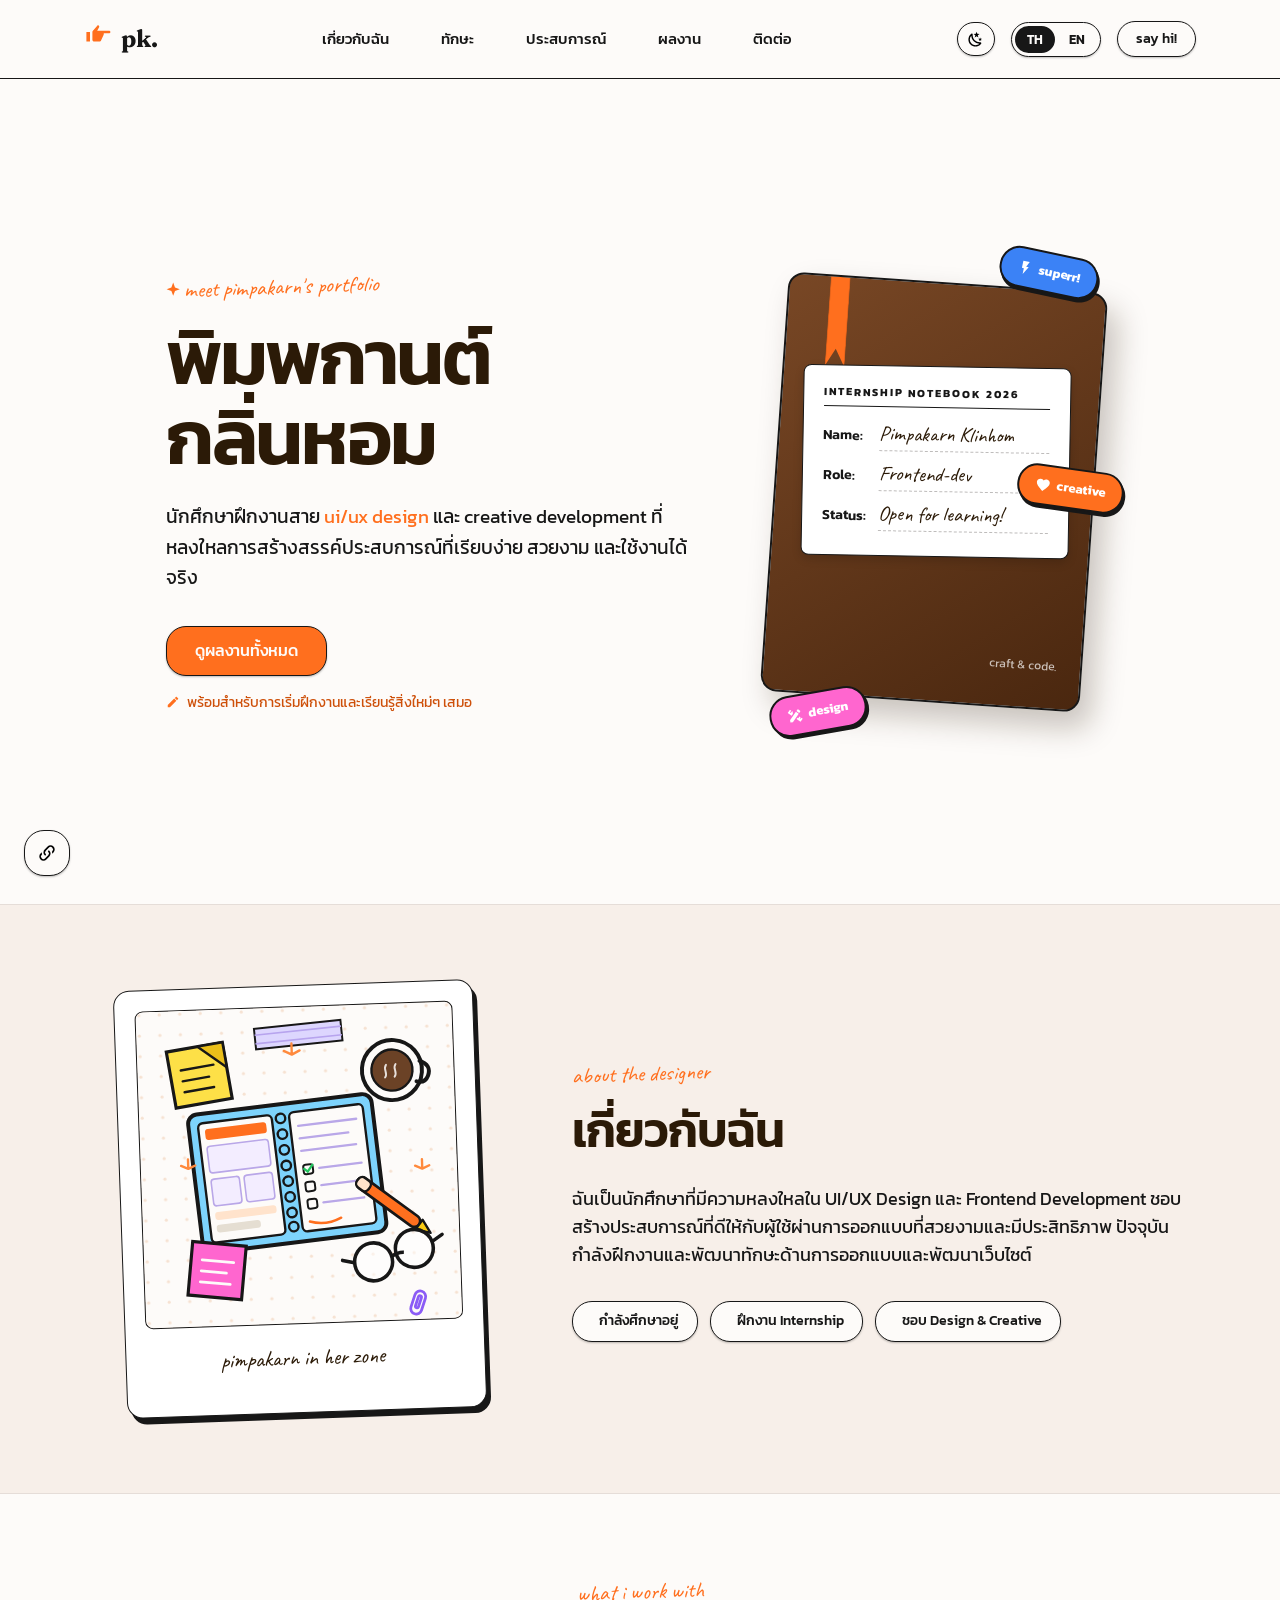
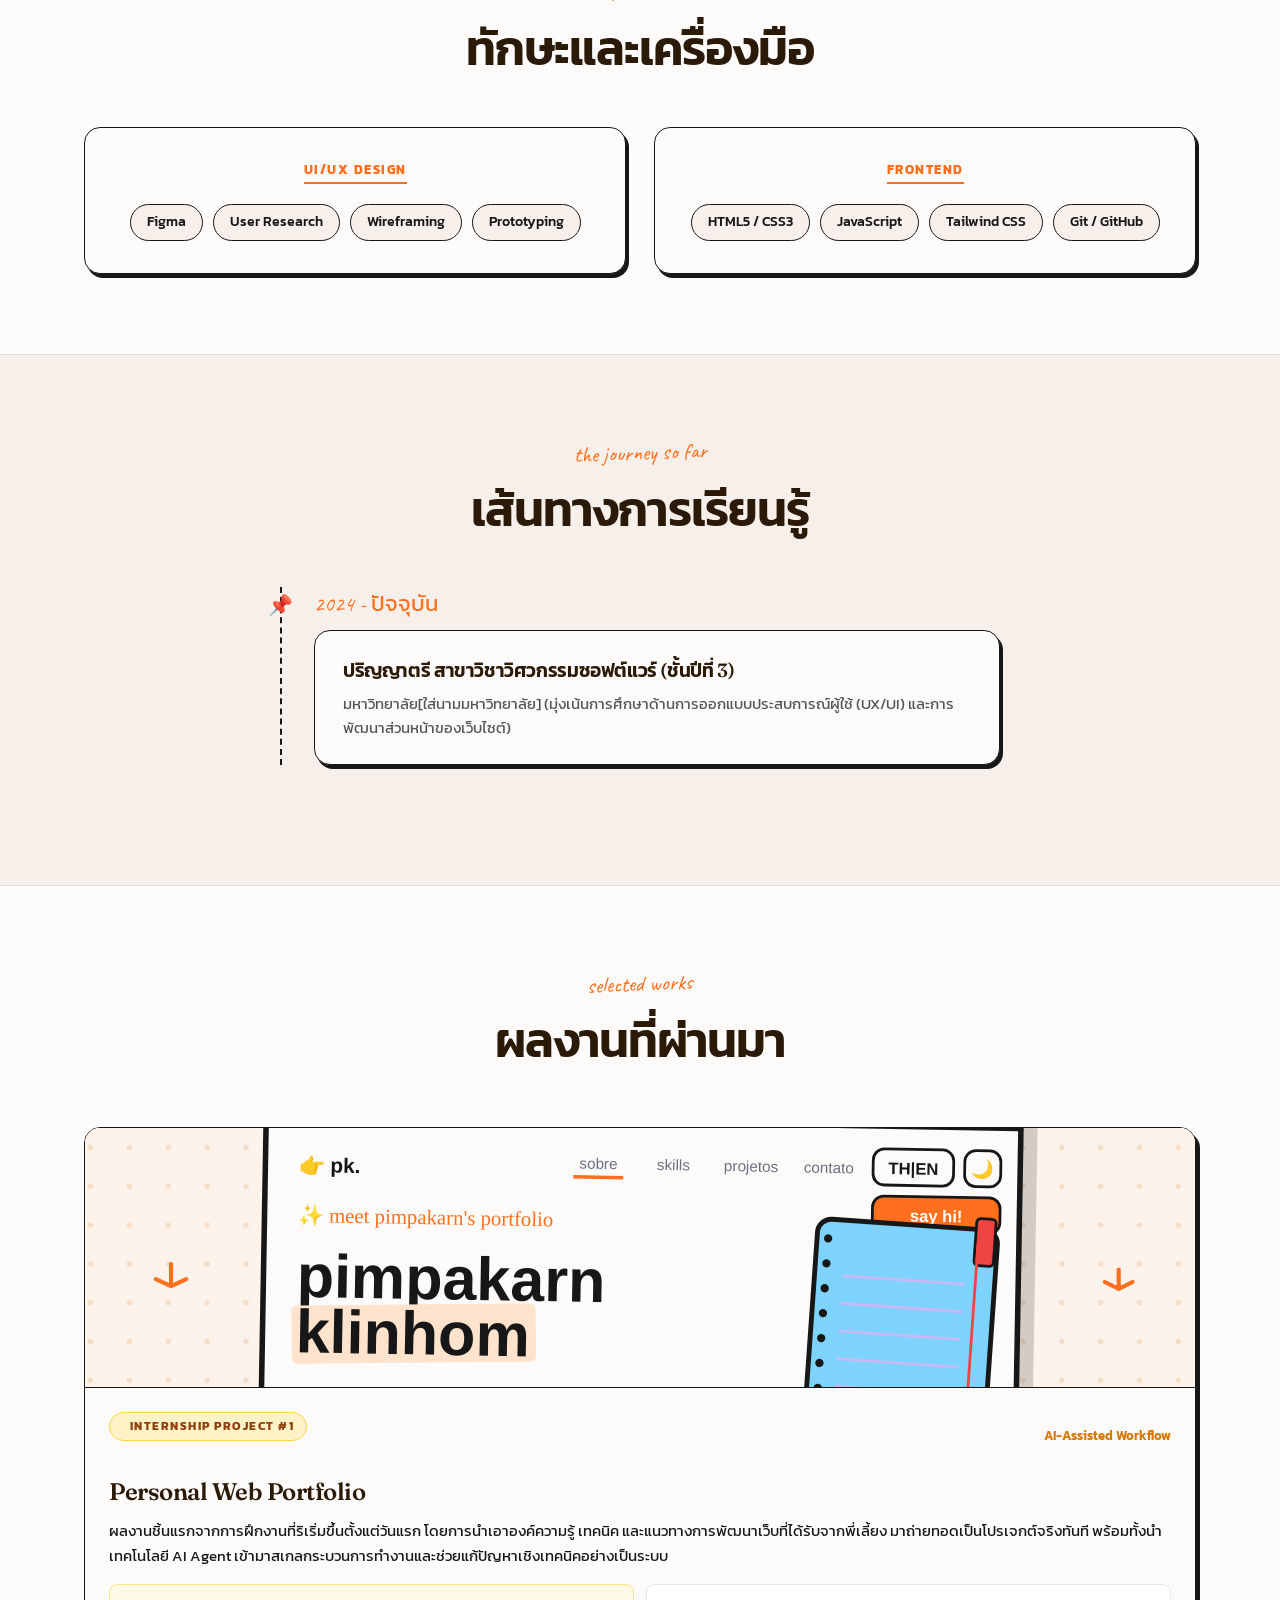
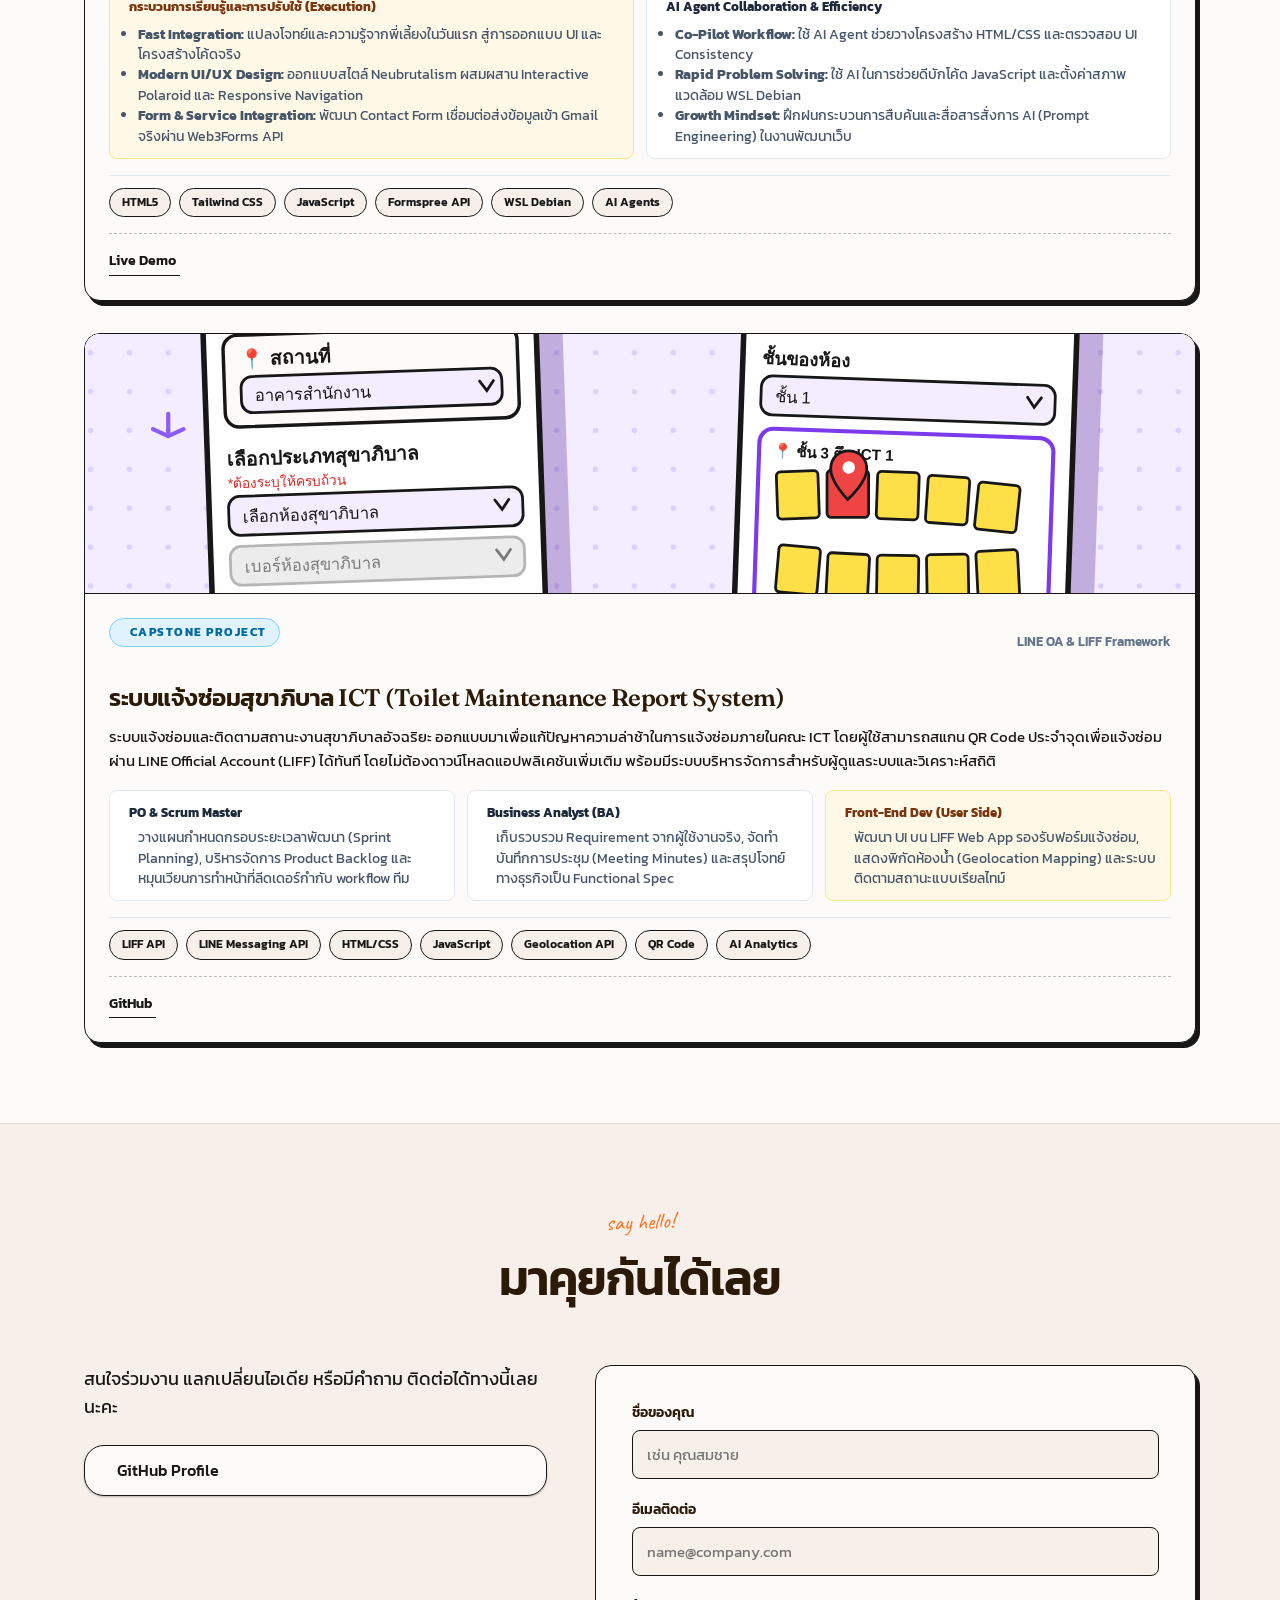
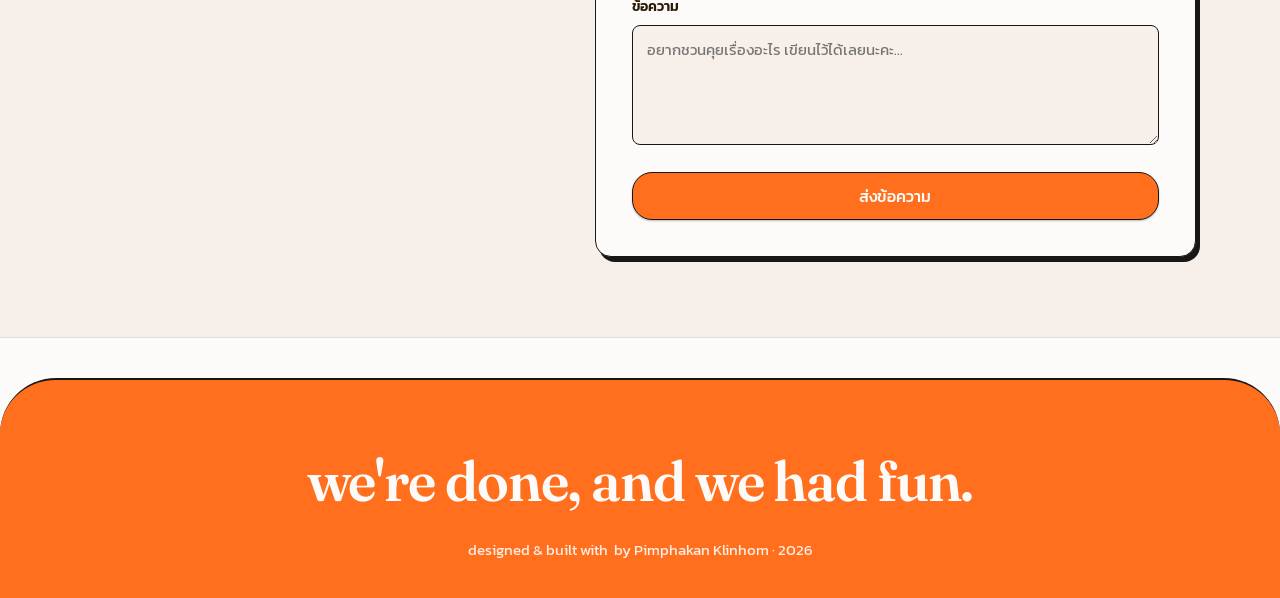
==== commit a3a279a0: "style: update education card info" ====
--- a/index.html
+++ b/index.html
@@ -235,8 +235,8 @@
         <div class="timeline-entry">
           <div class="timeline-date-tag">2024 - ปัจจุบัน</div>
           <div class="timeline-box">
-            <h3 style="font-size: 1.2rem; margin-bottom: 6px;" id="timeline-item-title">ศึกษาด้านวิศวะกรรมซอฟแวร์ / คณะเทคโนโลยีสารสนเทศ</h3>
-            <p class="muted-text" style="font-size: 0.95rem;" id="timeline-item-desc">มุ่งเน้นการศึกษาด้านการออกแบบประสบการณ์ผู้ใช้ (UX/UI) และการพัฒนาส่วนหน้าของเว็บไซต์</p>
+            <h3 style="font-size: 1.2rem; margin-bottom: 6px;" id="timeline-item-title">ปริญญาตรี สาขาวิชาวิศวกรรมซอฟต์แวร์ (ชั้นปีที่ 3)</h3>
+            <p class="muted-text" style="font-size: 0.95rem;" id="timeline-item-desc">มหาวิทยาลัย[ใส่นามมหาวิทยาลัย] (มุ่งเน้นการศึกษาด้านการออกแบบประสบการณ์ผู้ใช้ (UX/UI) และการพัฒนาส่วนหน้าของเว็บไซต์)</p>
           </div>
         </div>
       </div>
--- a/css/style.css
+++ b/css/style.css
@@ -804,7 +804,7 @@
 .form-input:focus,
 .form-textarea:focus {
   border-color: var(--color-marker-orange);
-  background: #ffffff;
+  background: var(--color-cream-paper);
 }
 
 .form-textarea {
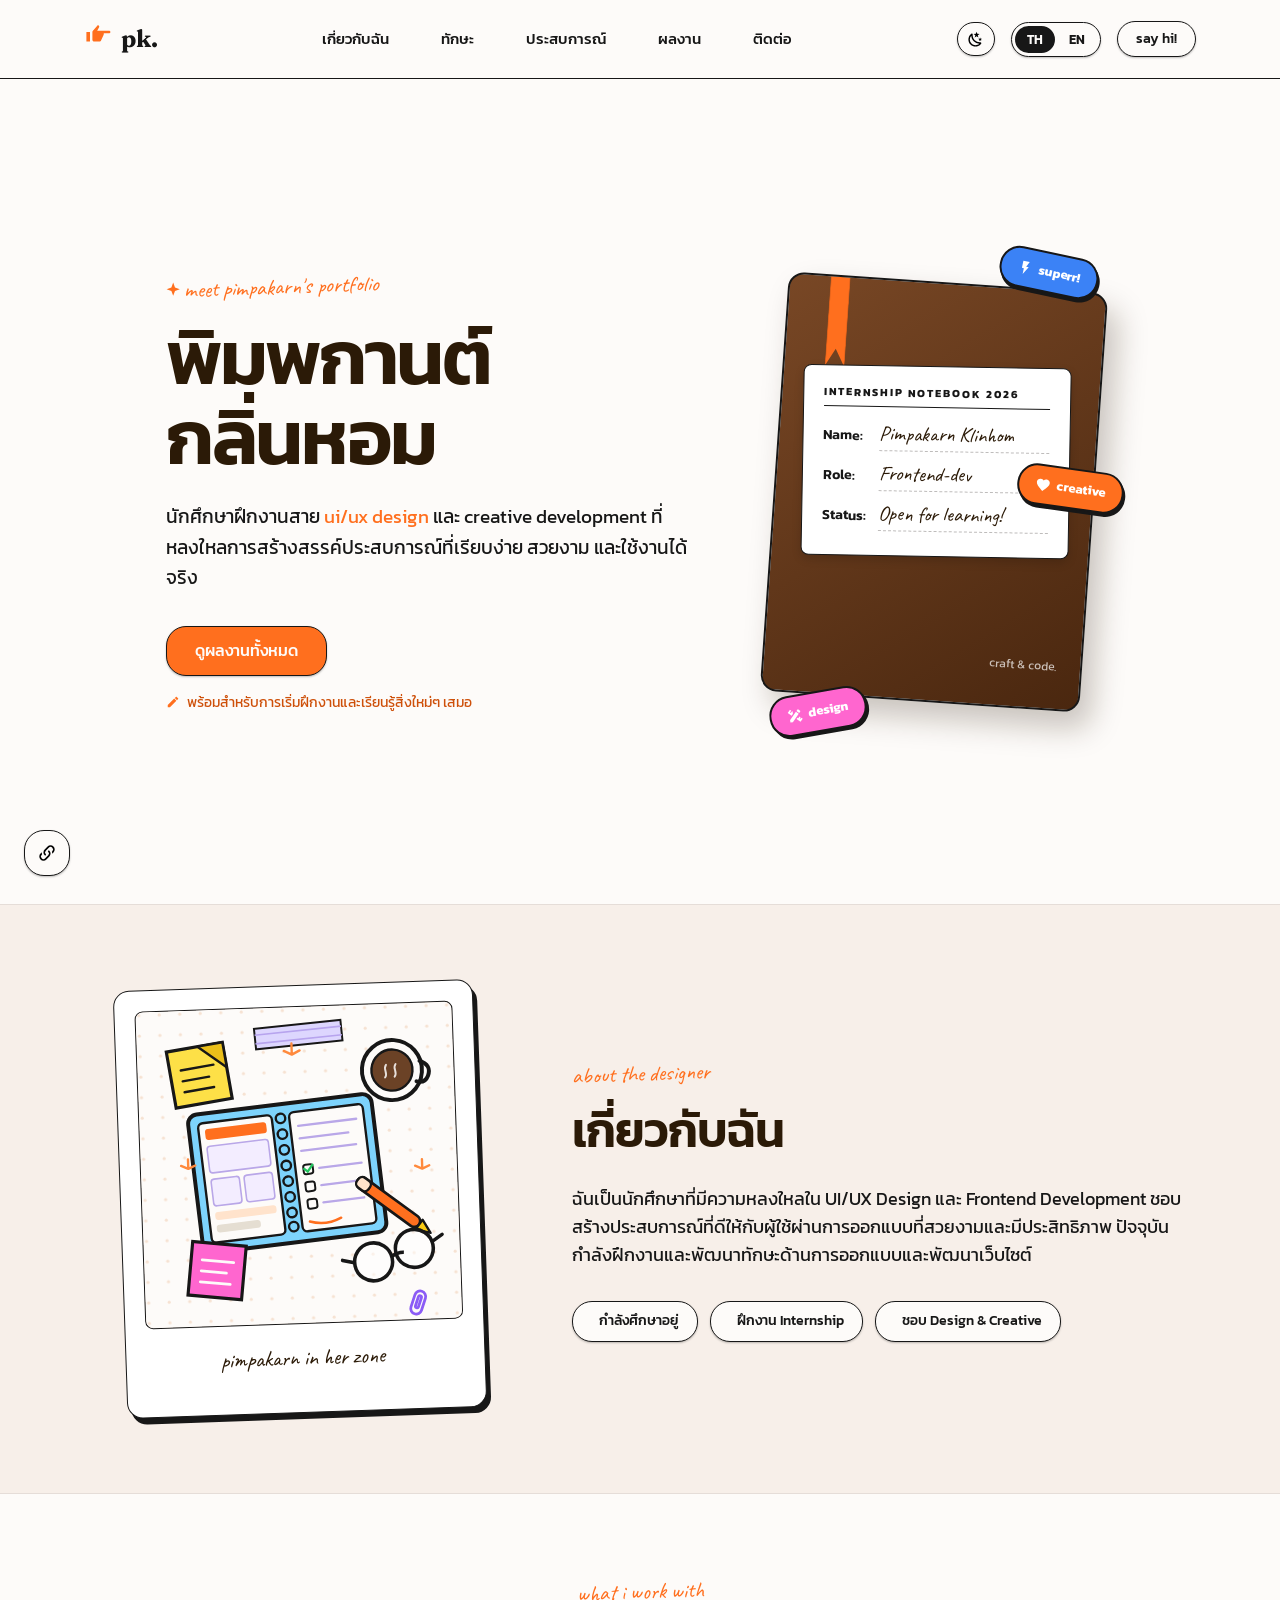
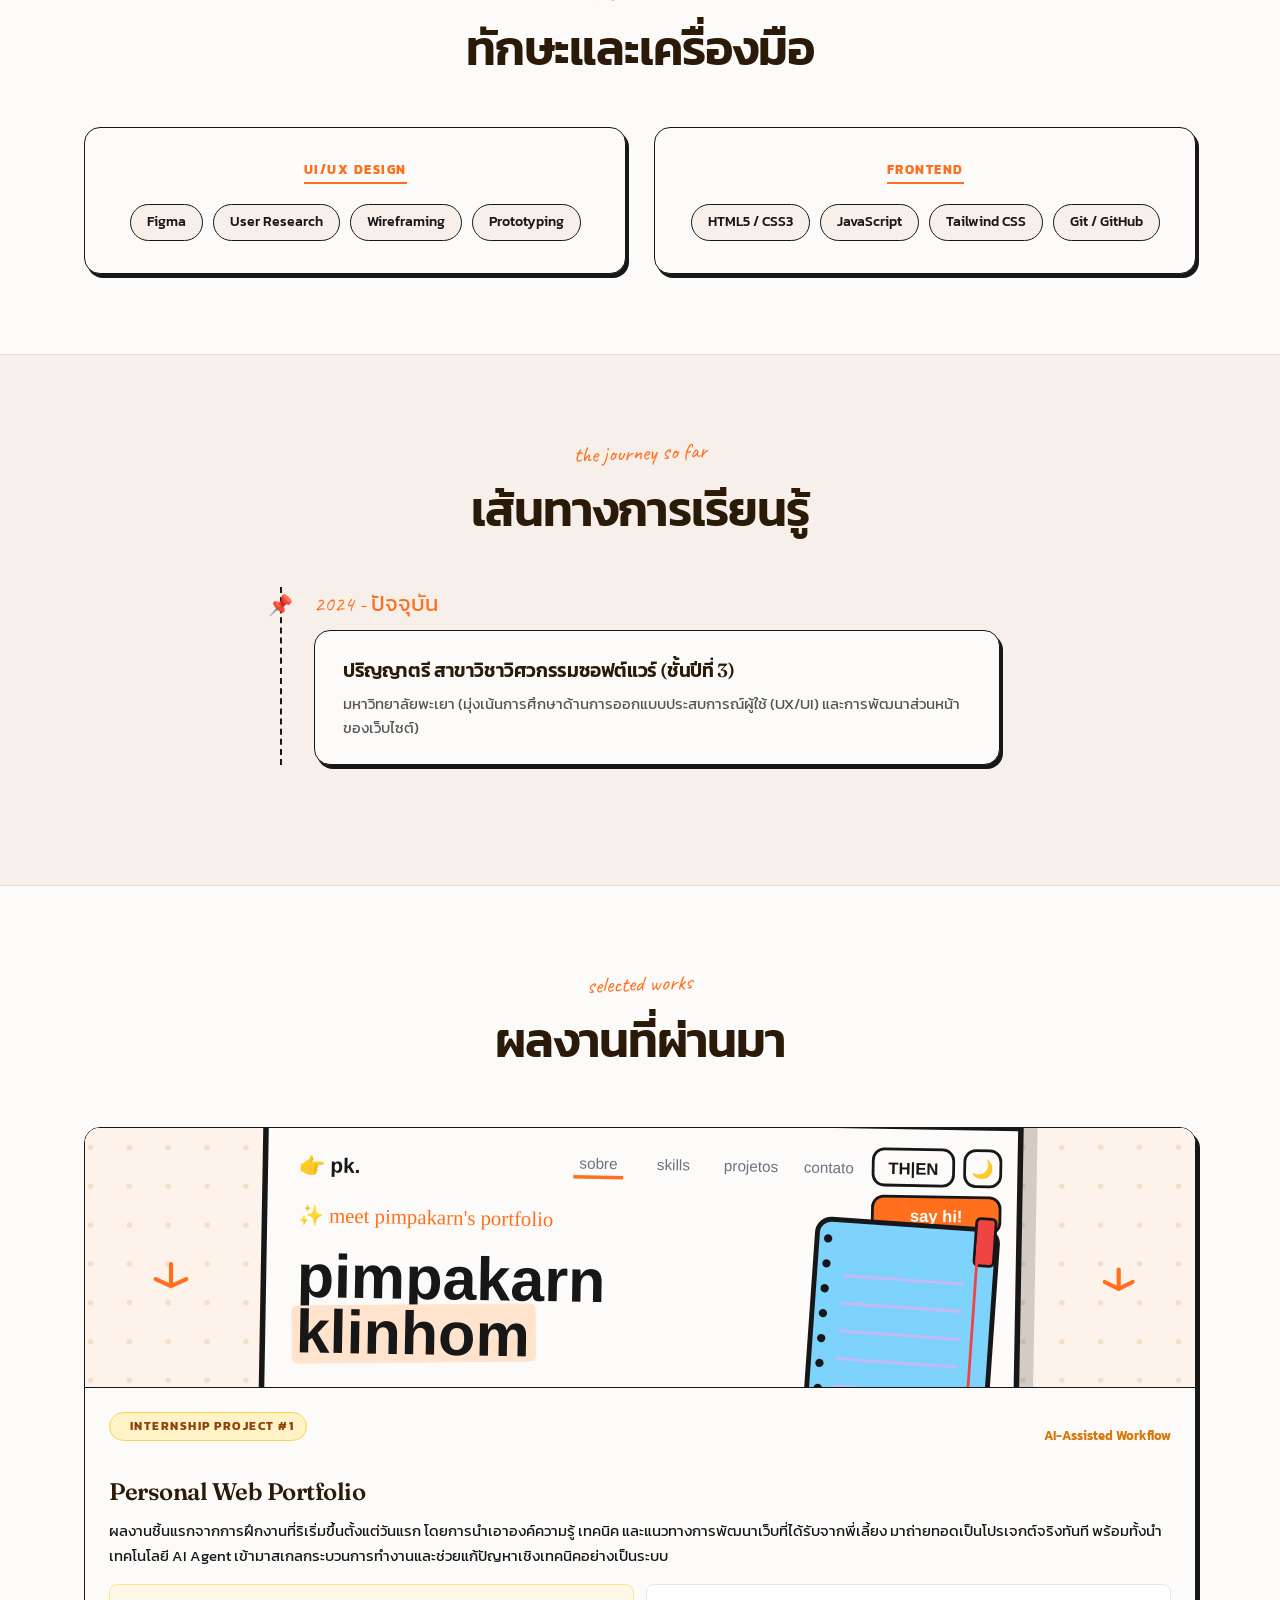
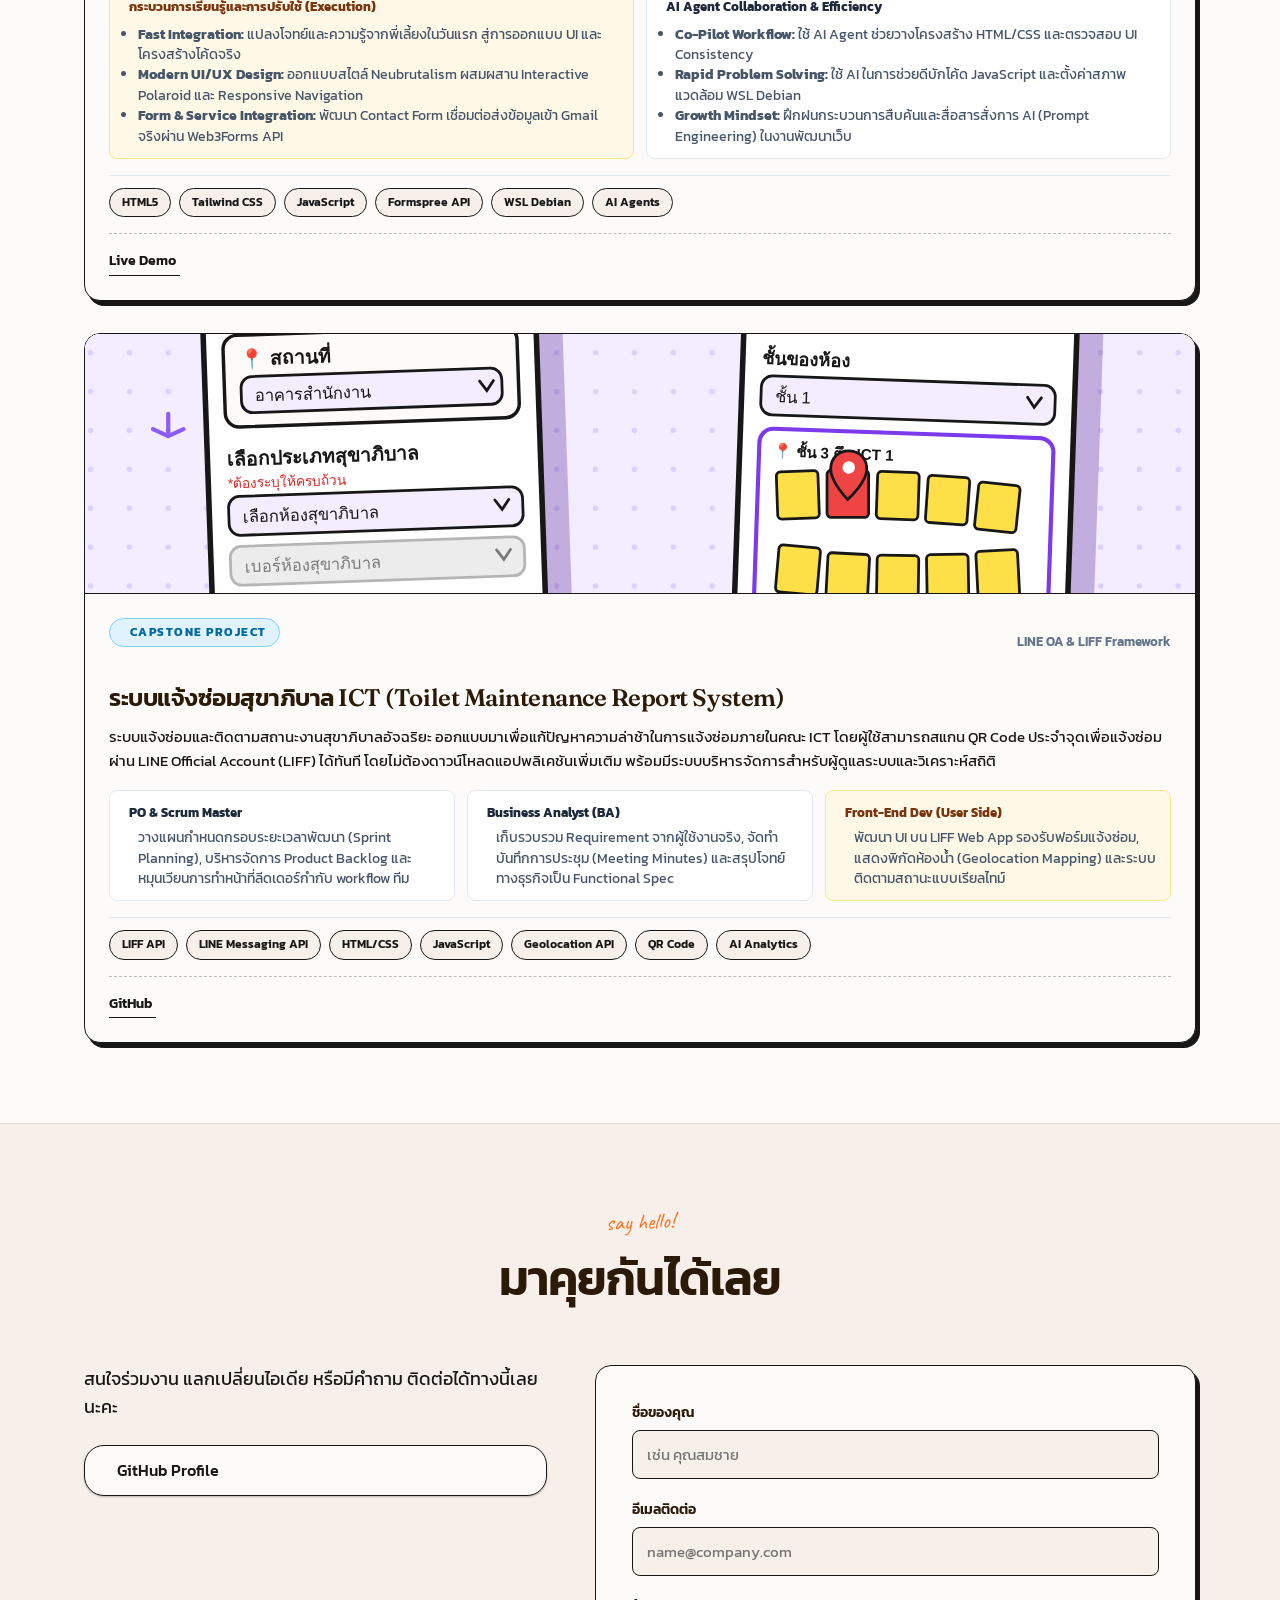
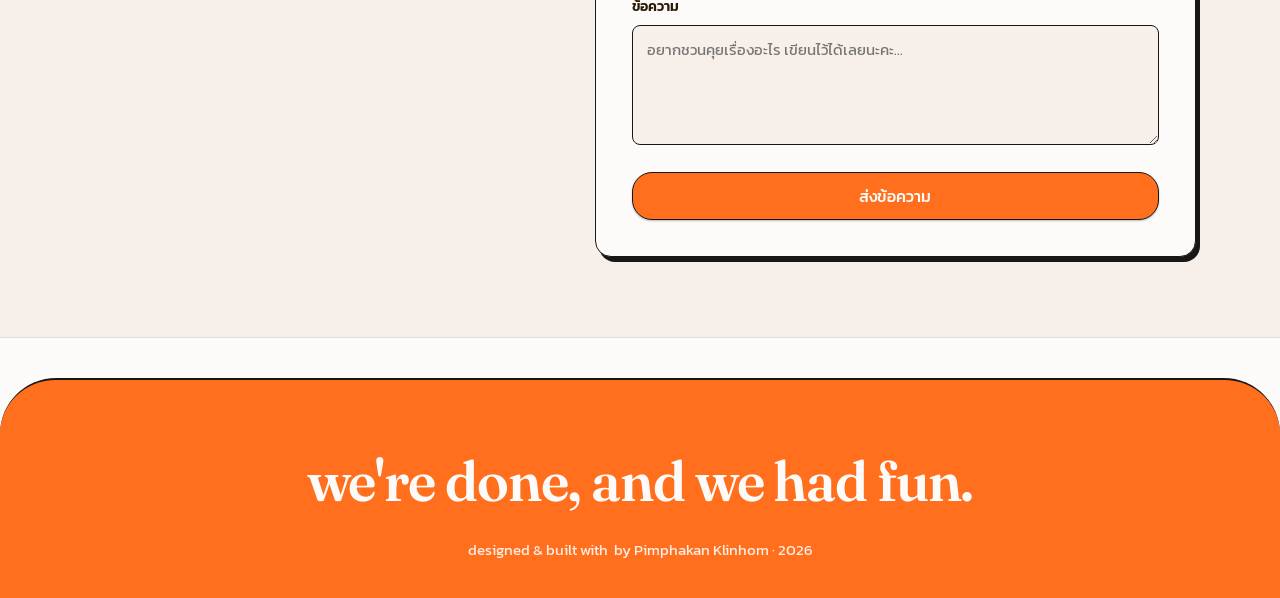
==== commit 2ed6c9e3: "style: add University of Phayao to education card" ====
--- a/index.html
+++ b/index.html
@@ -236,7 +236,7 @@
           <div class="timeline-date-tag">2024 - ปัจจุบัน</div>
           <div class="timeline-box">
             <h3 style="font-size: 1.2rem; margin-bottom: 6px;" id="timeline-item-title">ปริญญาตรี สาขาวิชาวิศวกรรมซอฟต์แวร์ (ชั้นปีที่ 3)</h3>
-            <p class="muted-text" style="font-size: 0.95rem;" id="timeline-item-desc">มหาวิทยาลัย[ใส่นามมหาวิทยาลัย] (มุ่งเน้นการศึกษาด้านการออกแบบประสบการณ์ผู้ใช้ (UX/UI) และการพัฒนาส่วนหน้าของเว็บไซต์)</p>
+            <p class="muted-text" style="font-size: 0.95rem;" id="timeline-item-desc">มหาวิทยาลัยพะเยา (มุ่งเน้นการศึกษาด้านการออกแบบประสบการณ์ผู้ใช้ (UX/UI) และการพัฒนาส่วนหน้าของเว็บไซต์)</p>
           </div>
         </div>
       </div>
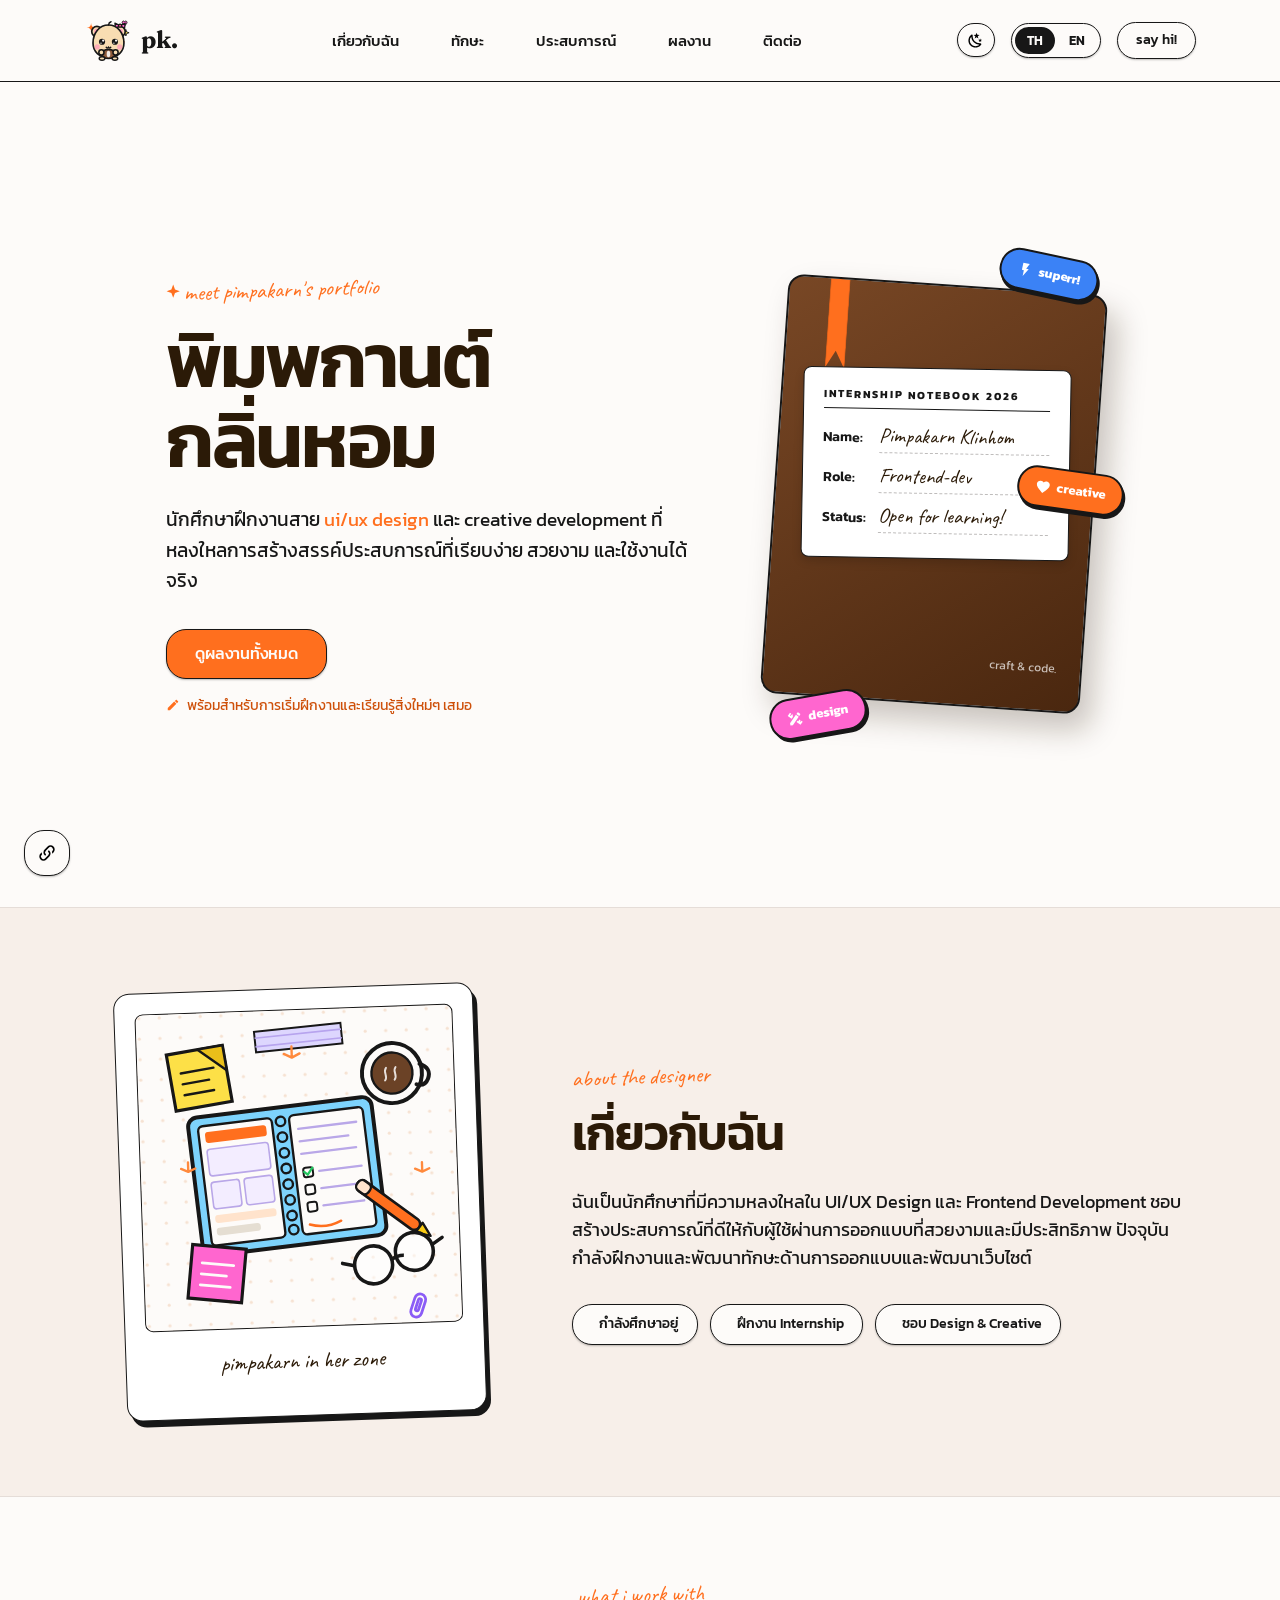
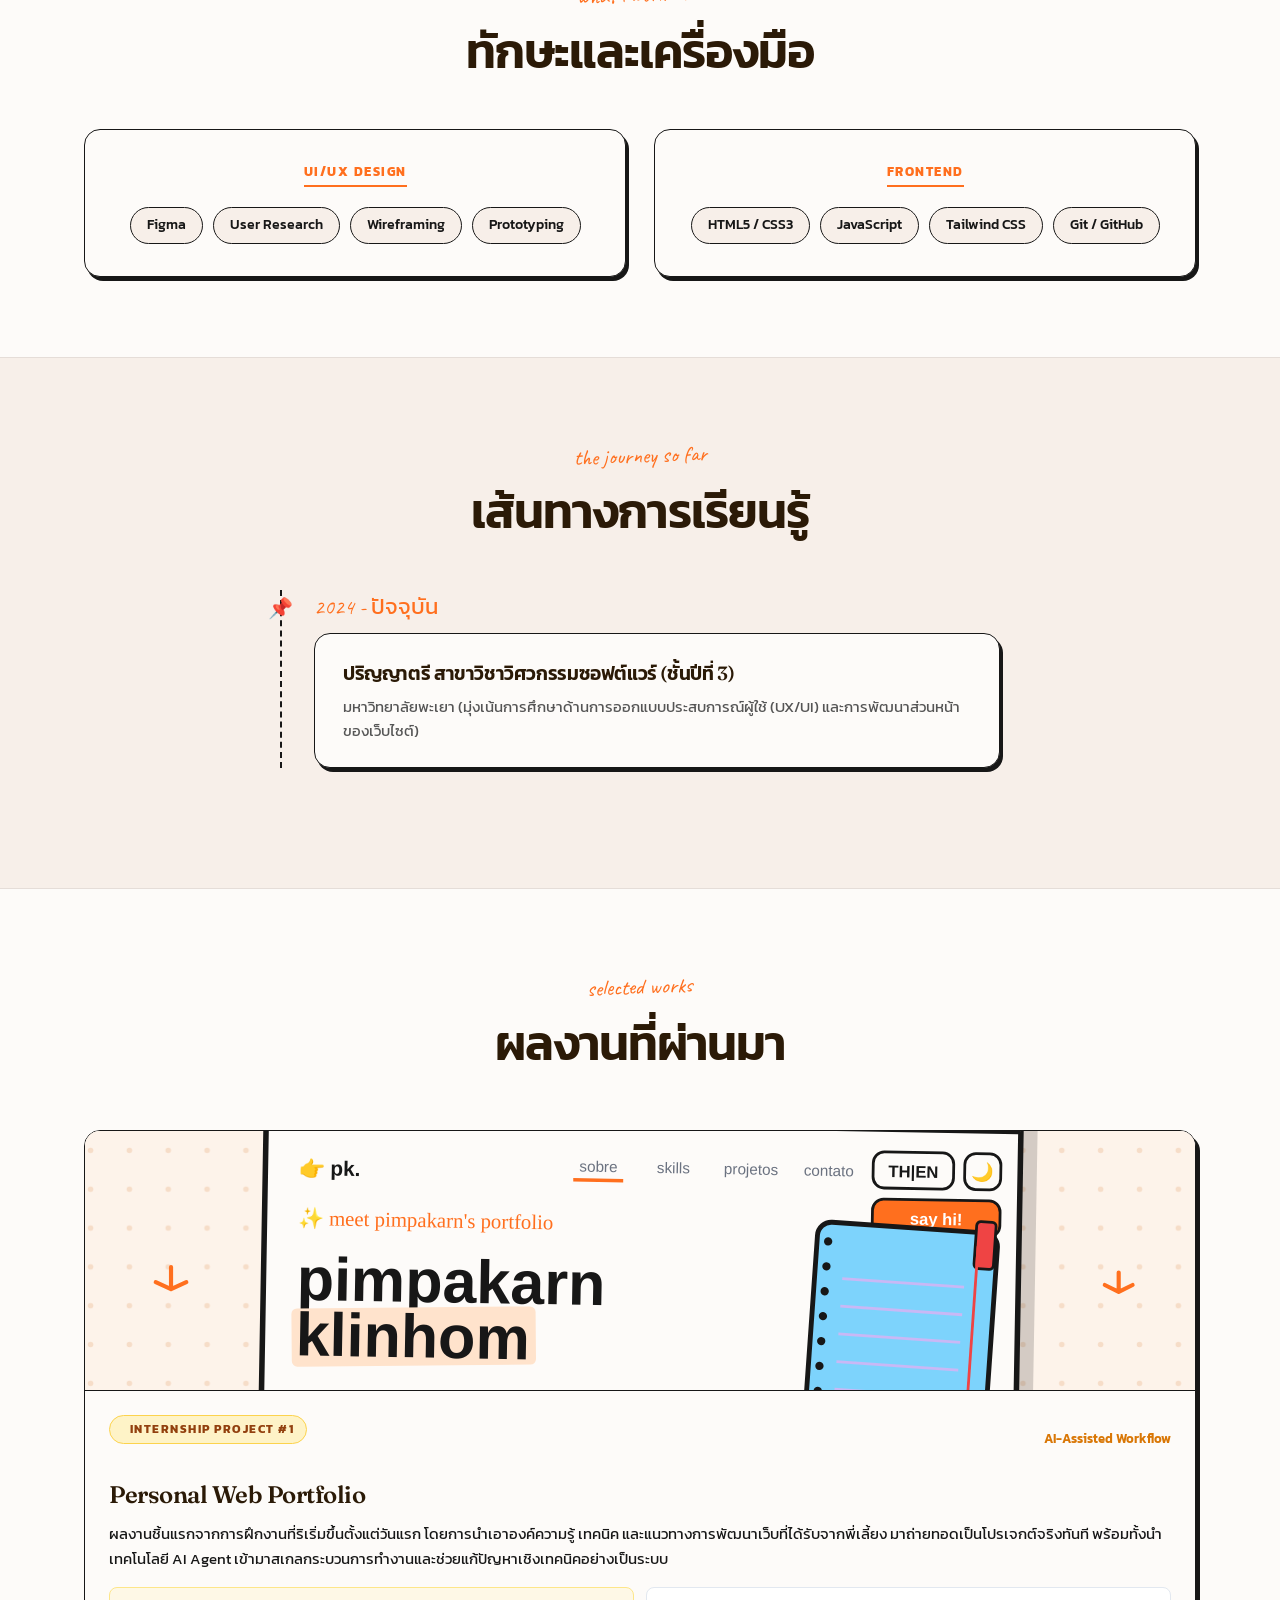
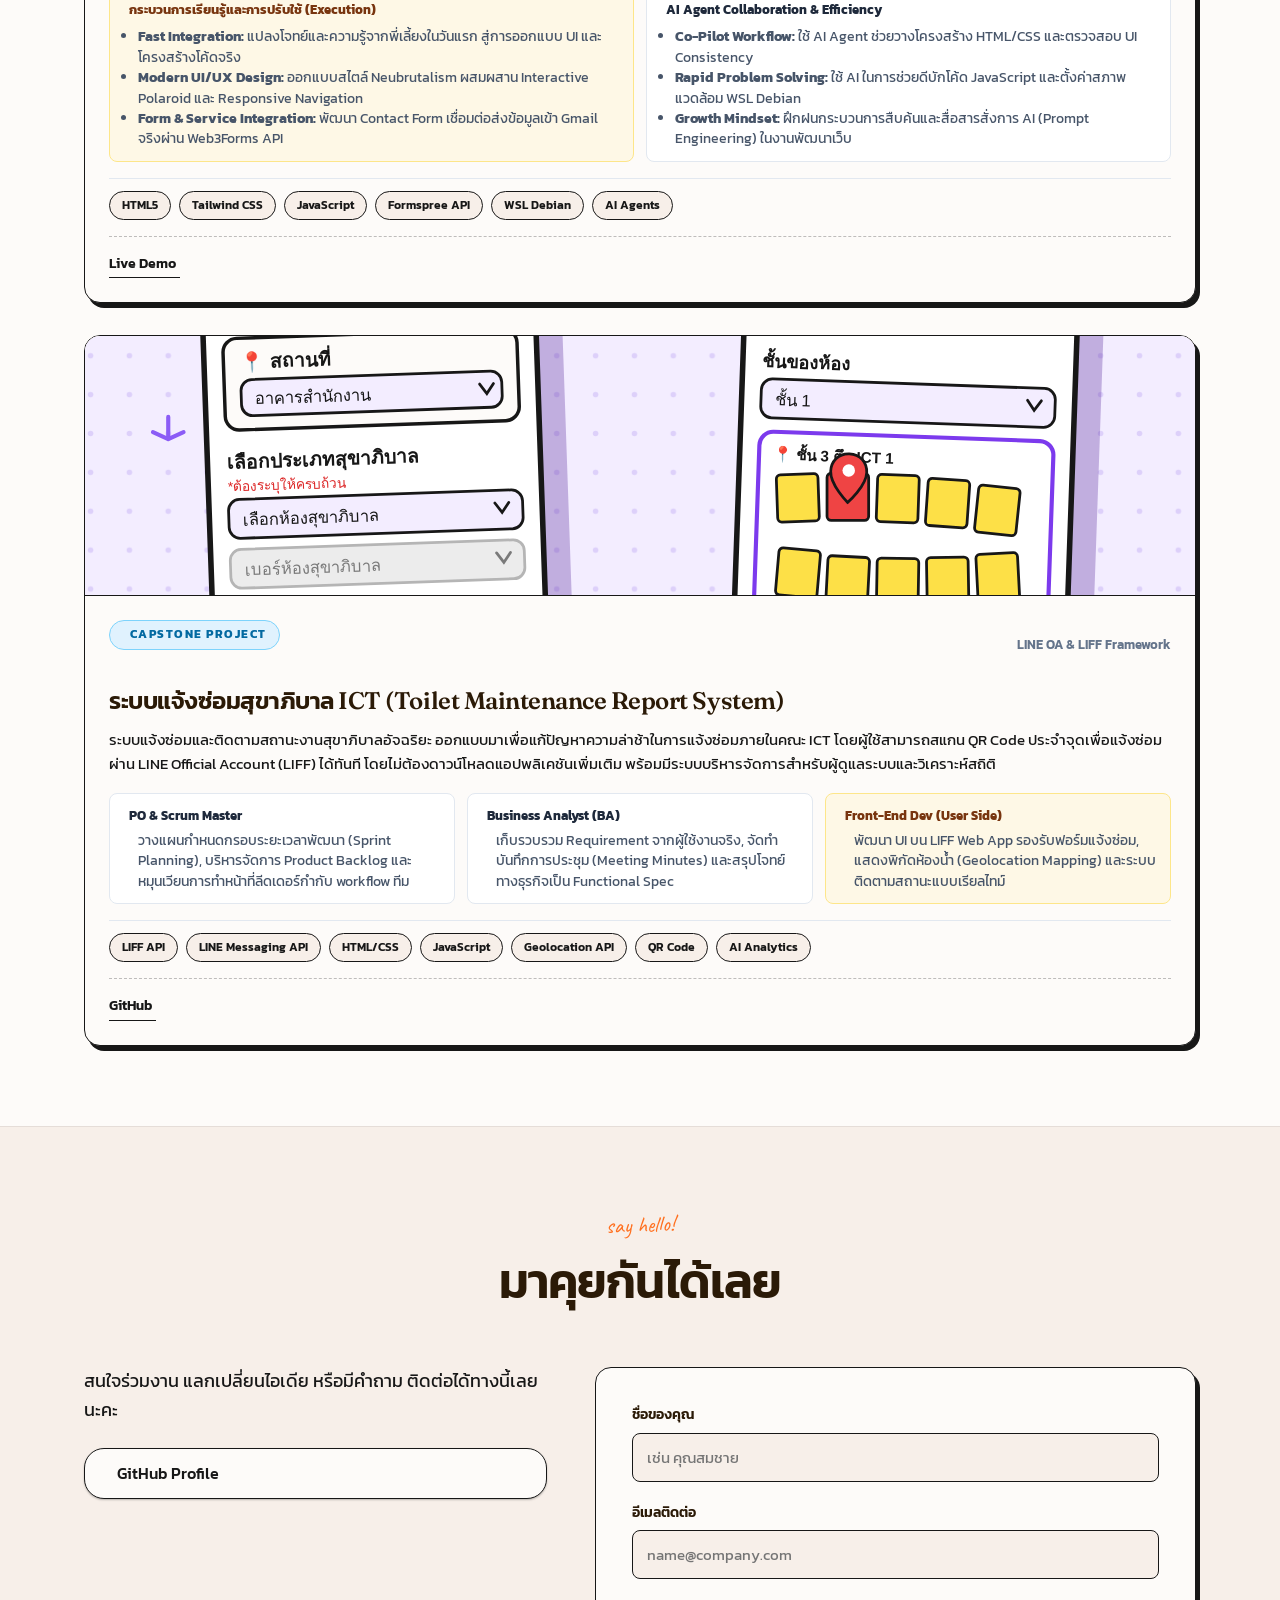
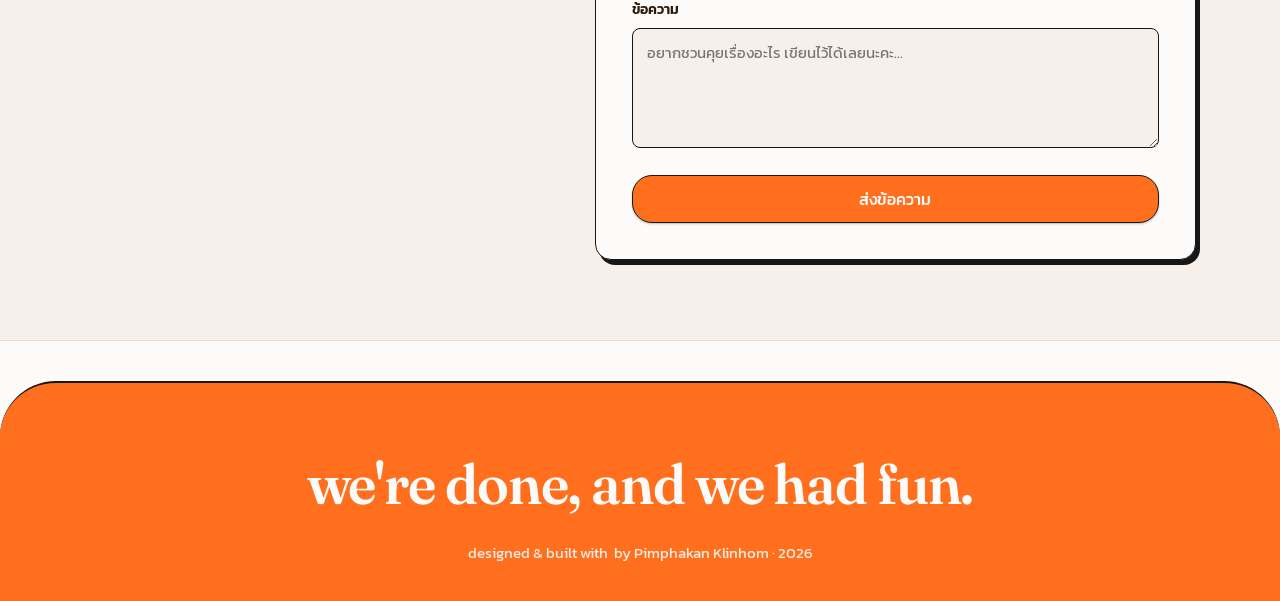
==== commit a1e29ddf: "feat: hamster hugging seed logo (navbar + favicon)" ====
--- a/index.html
+++ b/index.html
@@ -4,7 +4,7 @@
   <!-- กันแฟลชหน้าขาว: apply ธีมมืดก่อนหน้าเว็บวาดจอ -->
   <script>try{if(localStorage.getItem('superr-theme')==='dark'||(!localStorage.getItem('superr-theme')&&matchMedia('(prefers-color-scheme: dark)').matches))document.documentElement.classList.add('dark')}catch(e){}</script>
   <!-- Favicon (ไอคอนบนแท็บเบราว์เซอร์) -->
-<link rel="icon" href="data:image/svg+xml,<svg xmlns=%22http://www.w3.org/2000/svg%22 viewBox=%220 0 100 100%22><rect x=%228%22 y=%228%22 width=%2284%22 height=%2284%22 rx=%2218%22 fill=%22%23ff6f1e%22 stroke=%22%23171717%22 stroke-width=%226%22/><g transform=%22rotate(45 50 50)%22><rect x=%2242%22 y=%2216%22 width=%2216%22 height=%2248%22 fill=%22%23fdfbf9%22 stroke=%22%23171717%22 stroke-width=%224%22/><rect x=%2242%22 y=%2216%22 width=%2216%22 height=%2210%22 fill=%22%23facc15%22 stroke=%22%23171717%22 stroke-width=%224%22/><path d=%22M42 64 h16 l-8 16 z%22 fill=%22%23171717%22/></g></svg>">
+<link rel="icon" type="image/svg+xml" href="assets/images/favicon.svg">
 
 <!-- Meta OG Tags (ภาพและข้อความพรีวิวเมื่อนำลิงก์ไปแชร์ใน LINE / Facebook / LinkedIn) -->
 <meta property="og:type" content="website">
@@ -51,7 +51,7 @@
   <nav class="navbar">
     <div class="container nav-inner">
       <a href="#hero" class="nav-brand-mark">
-        <span class="hand-icon"><iconify-icon icon="mdi:hand-pointing-right"></iconify-icon></span>
+        <span class="hand-icon"><svg width="1.7em" height="1.7em" viewBox="0 0 76 76" aria-hidden="true" focusable="false"><path d="M11 11 Q11 18 4 18 Q11 18 11 25 Q11 18 18 18 Q11 18 11 11 Z" fill="#ff6f1e"/><path d="M65 21 Q65 26 60 26 Q65 26 65 31 Q65 26 70 26 Q65 26 65 21 Z" fill="#fde047" stroke="#171717" stroke-width="1.4"/><path d="M60 12 c-2.5 -3 1.5 -6 3 -3 c1.5 -3 5.5 0 3 3 l-3 3.5 z" fill="#ff66cf" stroke="#171717" stroke-width="1.4"/><circle cx="18" cy="32" r="1.2" fill="#ff66cf"/><circle cx="62" cy="40" r="1.2" fill="#ff6f1e"/><circle cx="20" cy="24" r="8" fill="#f8ddb2" stroke="#171717" stroke-width="2.6"/><circle cx="20" cy="24" r="4.2" fill="#ff9db8"/><circle cx="56" cy="24" r="8" fill="#f8ddb2" stroke="#171717" stroke-width="2.6"/><circle cx="56" cy="24" r="4.2" fill="#ff9db8"/><path d="M56 15 L48 11 L49 19 Z" fill="#ff66cf" stroke="#171717" stroke-width="2" stroke-linejoin="round"/><path d="M56 15 L64 11 L63 19 Z" fill="#ff66cf" stroke="#171717" stroke-width="2" stroke-linejoin="round"/><circle cx="56" cy="15" r="2.4" fill="#ff5d8f" stroke="#171717" stroke-width="2"/><path d="M38 14 C52 14 62 26 62 42 C62 56 52 64 38 64 C24 64 14 56 14 42 C14 26 24 14 38 14 Z" fill="#f8ddb2" stroke="#171717" stroke-width="2.6"/><path d="M38 14 q0.5 -4 4 -5" fill="none" stroke="#171717" stroke-width="2.2" stroke-linecap="round"/><circle cx="28" cy="40" r="4.8" fill="#171717"/><circle cx="29.8" cy="38.2" r="1.8" fill="#fdfbf9"/><circle cx="26.4" cy="42.2" r="1" fill="#fdfbf9"/><circle cx="48" cy="40" r="4.8" fill="#171717"/><circle cx="49.8" cy="38.2" r="1.8" fill="#fdfbf9"/><circle cx="46.4" cy="42.2" r="1" fill="#fdfbf9"/><circle cx="20.5" cy="48" r="4" fill="#ff9db8" opacity=".8"/><circle cx="55.5" cy="48" r="4" fill="#ff9db8" opacity=".8"/><path d="M34.5 48.5 q1.75 2.6 3.5 0 q1.75 2.6 3.5 0" fill="none" stroke="#171717" stroke-width="2.2" stroke-linecap="round"/><ellipse cx="38" cy="59" rx="11" ry="7" fill="#8d5a3a" stroke="#171717" stroke-width="2.6"/><ellipse cx="38" cy="59" rx="2.8" ry="5" fill="#fdfbf9" opacity=".9"/><circle cx="27" cy="56.5" r="4" fill="#f8ddb2" stroke="#171717" stroke-width="2.4"/><circle cx="49" cy="56.5" r="4" fill="#f8ddb2" stroke="#171717" stroke-width="2.4"/><ellipse cx="28" cy="66" rx="4.4" ry="2.7" fill="#f8ddb2" stroke="#171717" stroke-width="2.2"/><ellipse cx="48" cy="66" rx="4.4" ry="2.7" fill="#f8ddb2" stroke="#171717" stroke-width="2.2"/></svg></span>
         <span>pk.</span>
       </a>
 
@@ -78,7 +78,7 @@
           <span></span><span></span><span></span>
         </button>
 
-        <a href="#contact" class="btn btn-primary" style="padding: 6px 18px; font-size: 14px;">say hi!</a>
+        <a href="#contact" class="btn btn-primary nav-cta" style="padding: 6px 18px; font-size: 14px;">say hi!</a>
       </div>
     </div>
   </nav>
--- a/css/style.css
+++ b/css/style.css
@@ -870,6 +870,11 @@
   }
   .about-grid { grid-template-columns: 1fr; }
   .contact-grid { grid-template-columns: 1fr; }
+
+  /* ปุ่ม say hi! — จอแคบไม่พอ ซ่อนไว้ (ลิงก์ติดต่ออยู่ในเมนู burger แล้ว) */
+  .nav-cta {
+    display: none;
+  }
 
   /* ปุ่มแฮมเบอร์เกอร์ — ใช้กรอบ/เงา/มุมโค้งชุดเดิมของ lang-toggle */
   .nav-burger {
@@ -1221,3 +1226,34 @@
 #footer-text iconify-icon {
   vertical-align: -2px;
 }
+
+/* ── 19. Brand Mark Playfulness (hover wiggle + click spin + idle wave) ── */
+@keyframes brand-wiggle {
+  0%, 100% { transform: rotate(0deg); }
+  25% { transform: rotate(-12deg); }
+  50% { transform: rotate(10deg); }
+  75% { transform: rotate(-6deg); }
+}
+@keyframes brand-spin {
+  from { transform: rotate(0deg); }
+  to { transform: rotate(360deg); }
+}
+.nav-brand-mark .hand-icon {
+  display: inline-flex;
+}
+.nav-brand-mark:hover .hand-icon {
+  animation: brand-wiggle 0.5s ease-in-out;
+}
+.nav-brand-mark .hand-icon.brand-spinning {
+  animation: brand-spin 0.6s cubic-bezier(0.4, 0, 0.2, 1);
+}
+.nav-brand-mark .hand-icon.brand-idle {
+  animation: brand-wiggle 0.6s ease-in-out;
+}
+@media (prefers-reduced-motion: reduce) {
+  .nav-brand-mark:hover .hand-icon,
+  .nav-brand-mark .hand-icon.brand-spinning,
+  .nav-brand-mark .hand-icon.brand-idle {
+    animation: none;
+  }
+}
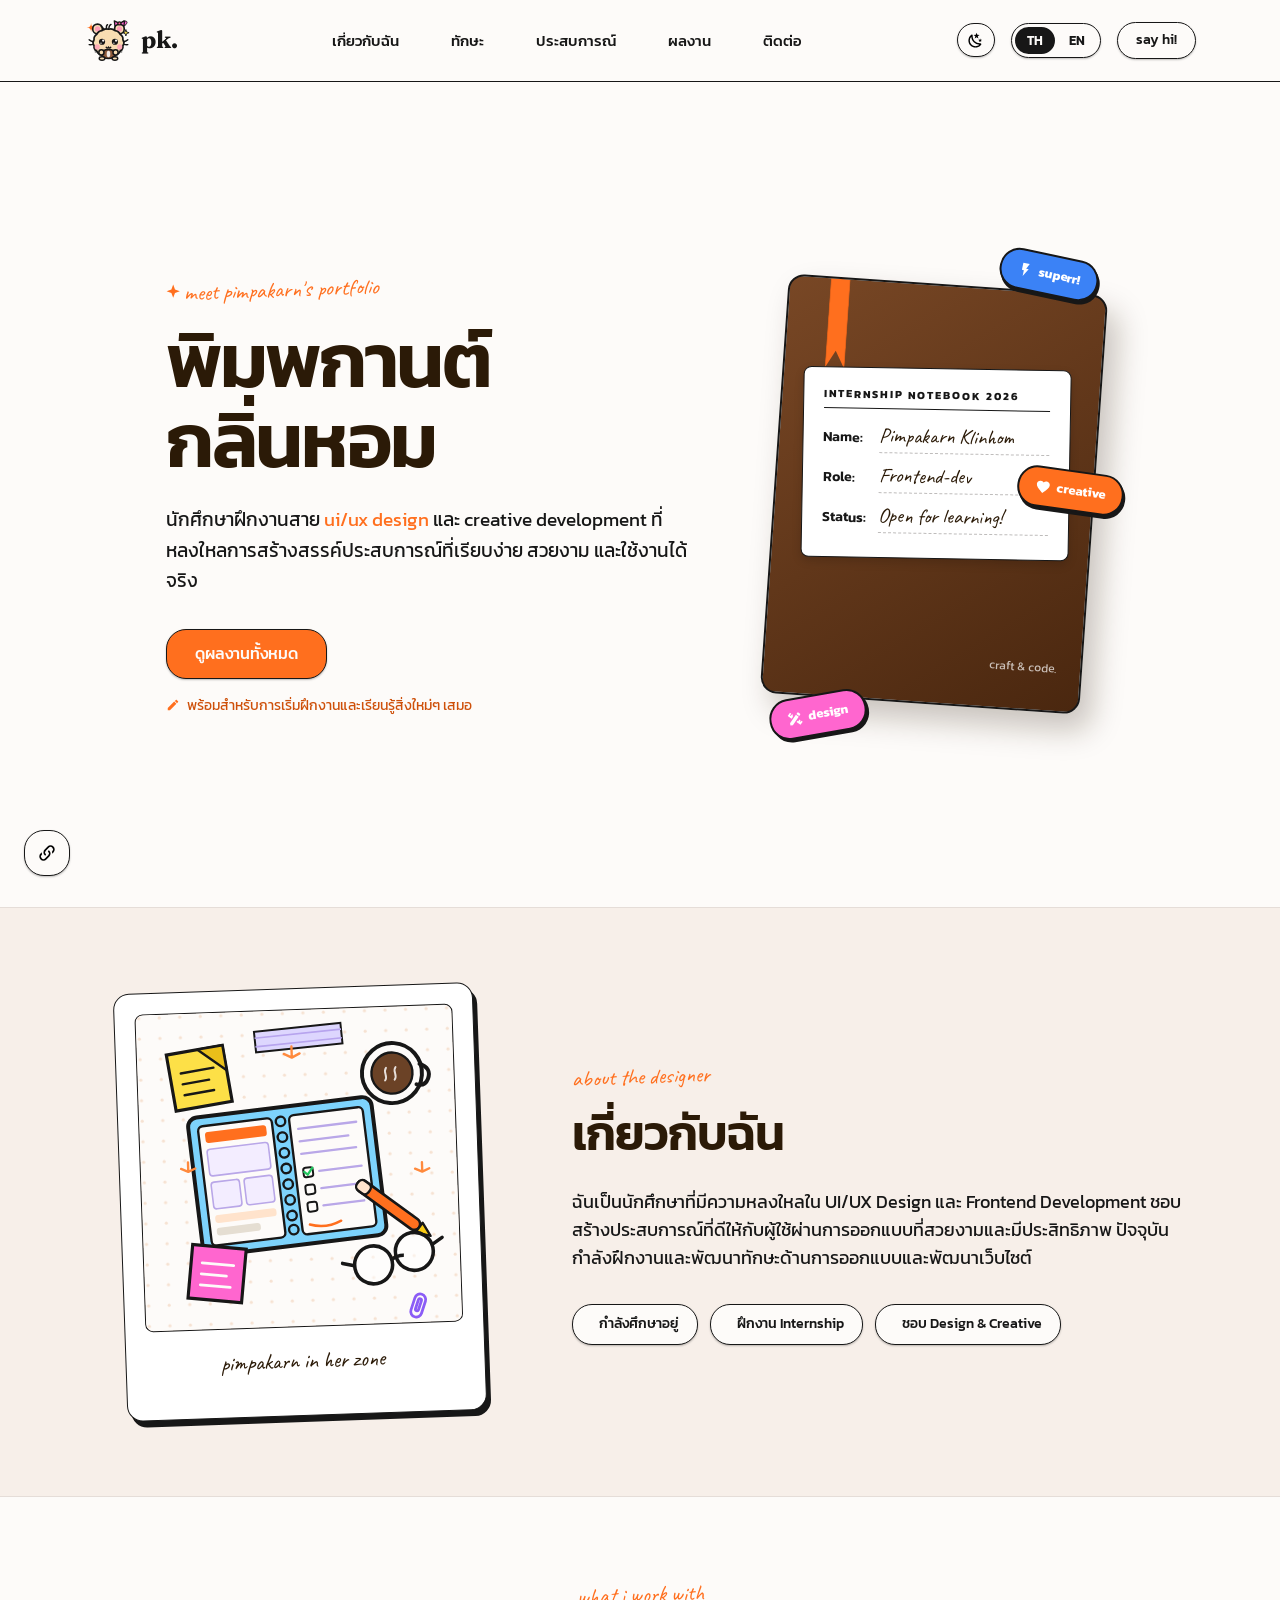
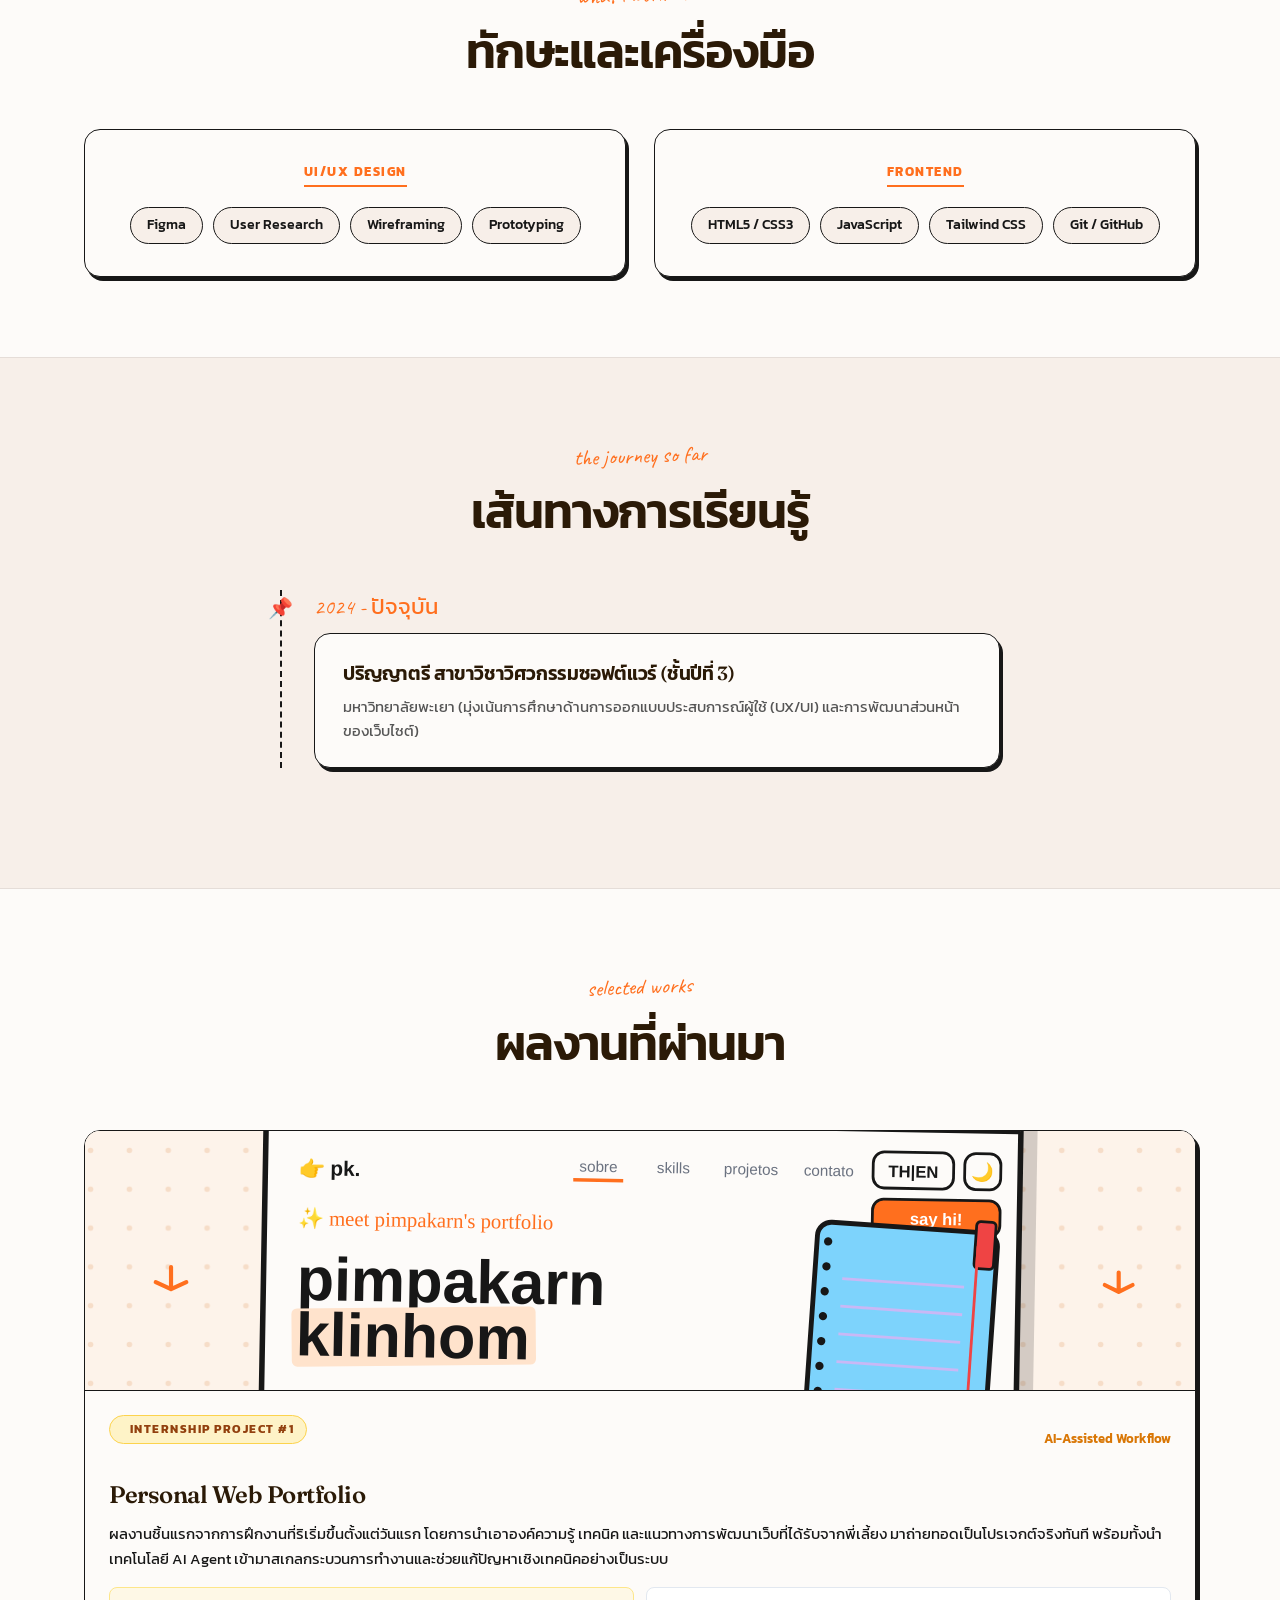
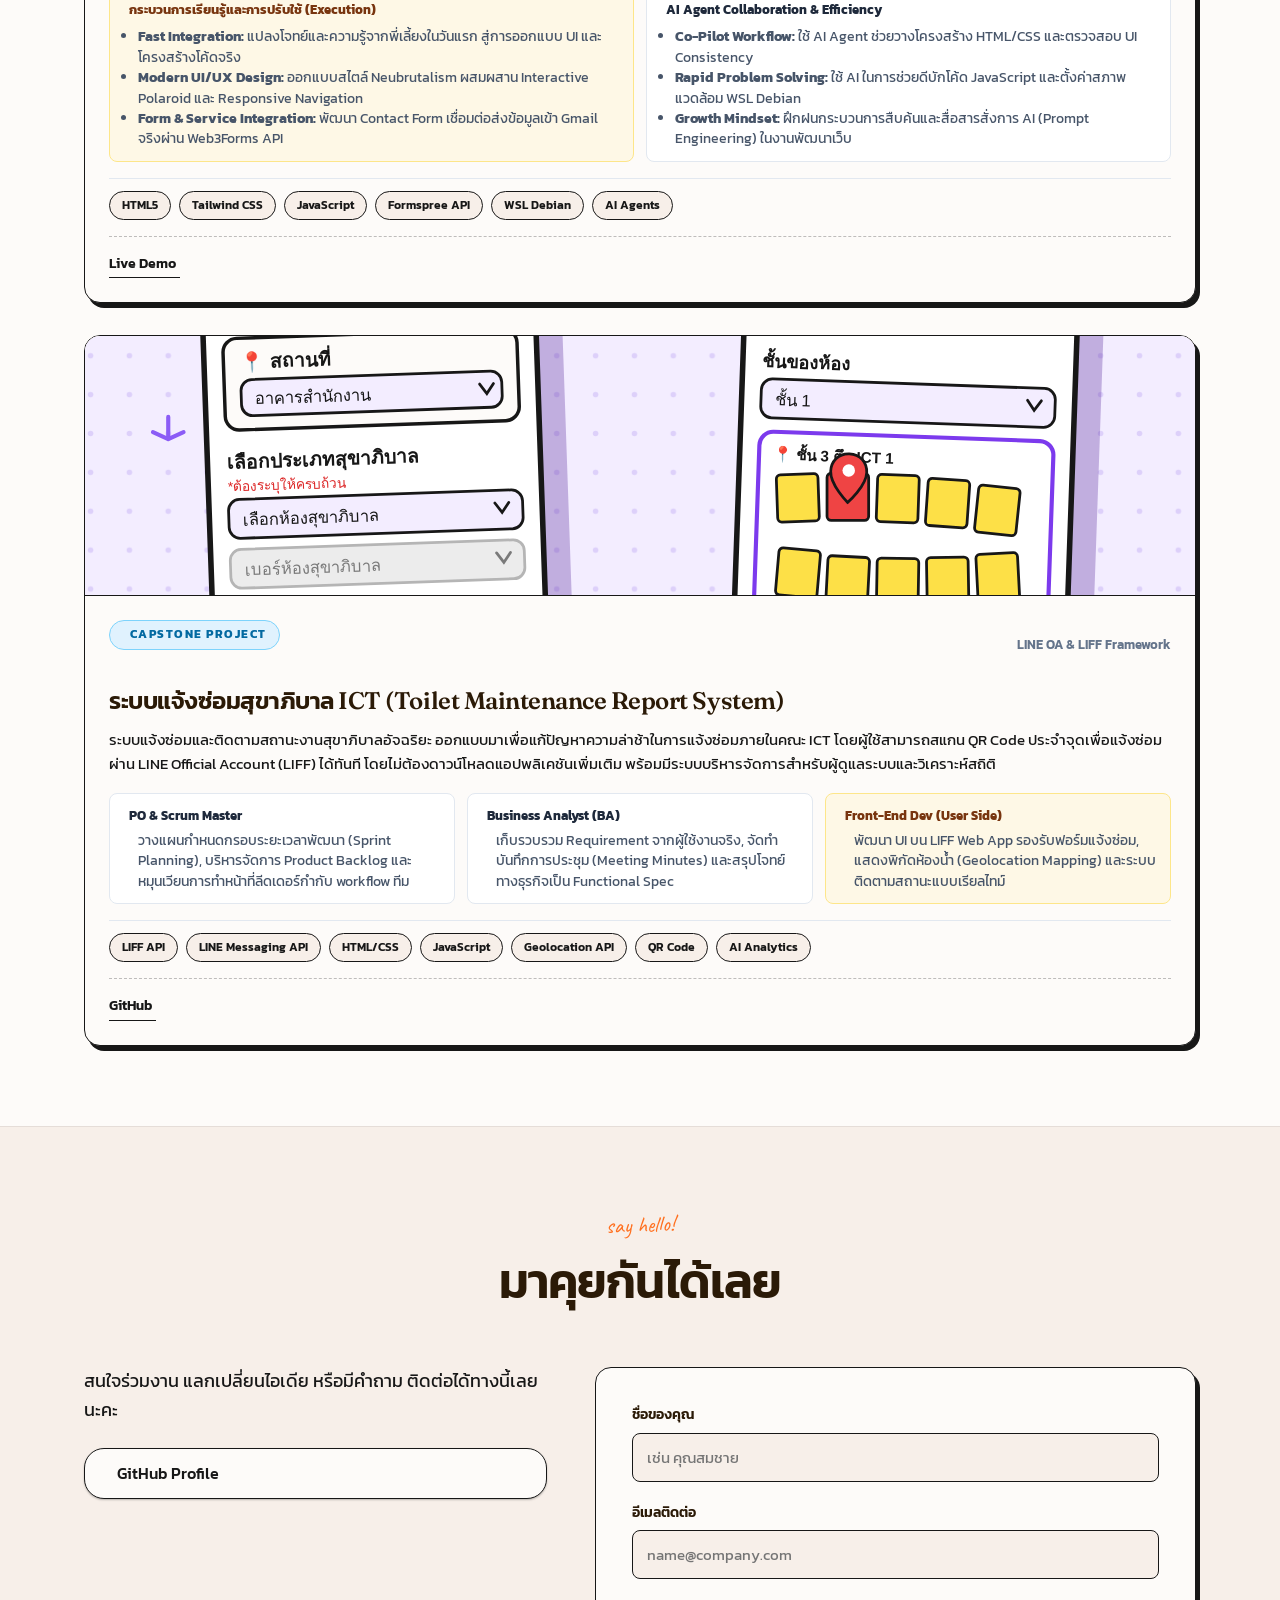
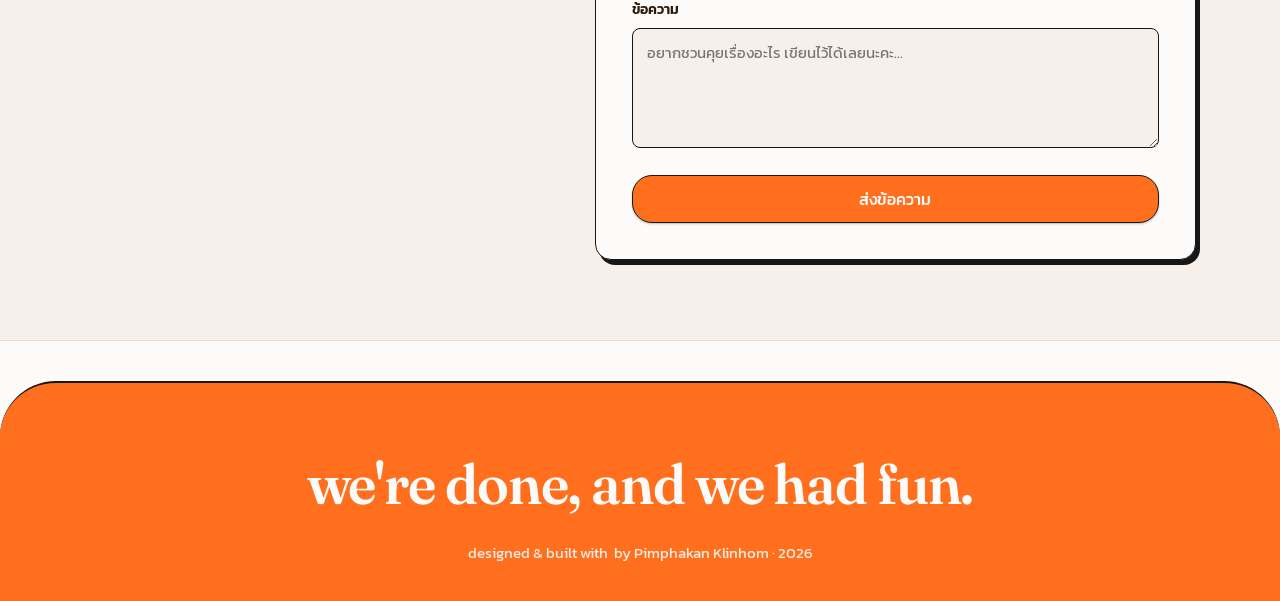
==== commit a8d75b76: "style: fluffier hamster logo (scalloped fur outline, tufts, fur marks)" ====
--- a/index.html
+++ b/index.html
@@ -51,7 +51,7 @@
   <nav class="navbar">
     <div class="container nav-inner">
       <a href="#hero" class="nav-brand-mark">
-        <span class="hand-icon"><svg width="1.7em" height="1.7em" viewBox="0 0 76 76" aria-hidden="true" focusable="false"><path d="M11 11 Q11 18 4 18 Q11 18 11 25 Q11 18 18 18 Q11 18 11 11 Z" fill="#ff6f1e"/><path d="M65 21 Q65 26 60 26 Q65 26 65 31 Q65 26 70 26 Q65 26 65 21 Z" fill="#fde047" stroke="#171717" stroke-width="1.4"/><path d="M60 12 c-2.5 -3 1.5 -6 3 -3 c1.5 -3 5.5 0 3 3 l-3 3.5 z" fill="#ff66cf" stroke="#171717" stroke-width="1.4"/><circle cx="18" cy="32" r="1.2" fill="#ff66cf"/><circle cx="62" cy="40" r="1.2" fill="#ff6f1e"/><circle cx="20" cy="24" r="8" fill="#f8ddb2" stroke="#171717" stroke-width="2.6"/><circle cx="20" cy="24" r="4.2" fill="#ff9db8"/><circle cx="56" cy="24" r="8" fill="#f8ddb2" stroke="#171717" stroke-width="2.6"/><circle cx="56" cy="24" r="4.2" fill="#ff9db8"/><path d="M56 15 L48 11 L49 19 Z" fill="#ff66cf" stroke="#171717" stroke-width="2" stroke-linejoin="round"/><path d="M56 15 L64 11 L63 19 Z" fill="#ff66cf" stroke="#171717" stroke-width="2" stroke-linejoin="round"/><circle cx="56" cy="15" r="2.4" fill="#ff5d8f" stroke="#171717" stroke-width="2"/><path d="M38 14 C52 14 62 26 62 42 C62 56 52 64 38 64 C24 64 14 56 14 42 C14 26 24 14 38 14 Z" fill="#f8ddb2" stroke="#171717" stroke-width="2.6"/><path d="M38 14 q0.5 -4 4 -5" fill="none" stroke="#171717" stroke-width="2.2" stroke-linecap="round"/><circle cx="28" cy="40" r="4.8" fill="#171717"/><circle cx="29.8" cy="38.2" r="1.8" fill="#fdfbf9"/><circle cx="26.4" cy="42.2" r="1" fill="#fdfbf9"/><circle cx="48" cy="40" r="4.8" fill="#171717"/><circle cx="49.8" cy="38.2" r="1.8" fill="#fdfbf9"/><circle cx="46.4" cy="42.2" r="1" fill="#fdfbf9"/><circle cx="20.5" cy="48" r="4" fill="#ff9db8" opacity=".8"/><circle cx="55.5" cy="48" r="4" fill="#ff9db8" opacity=".8"/><path d="M34.5 48.5 q1.75 2.6 3.5 0 q1.75 2.6 3.5 0" fill="none" stroke="#171717" stroke-width="2.2" stroke-linecap="round"/><ellipse cx="38" cy="59" rx="11" ry="7" fill="#8d5a3a" stroke="#171717" stroke-width="2.6"/><ellipse cx="38" cy="59" rx="2.8" ry="5" fill="#fdfbf9" opacity=".9"/><circle cx="27" cy="56.5" r="4" fill="#f8ddb2" stroke="#171717" stroke-width="2.4"/><circle cx="49" cy="56.5" r="4" fill="#f8ddb2" stroke="#171717" stroke-width="2.4"/><ellipse cx="28" cy="66" rx="4.4" ry="2.7" fill="#f8ddb2" stroke="#171717" stroke-width="2.2"/><ellipse cx="48" cy="66" rx="4.4" ry="2.7" fill="#f8ddb2" stroke="#171717" stroke-width="2.2"/></svg></span>
+        <span class="hand-icon"><svg width="1.7em" height="1.7em" viewBox="0 0 76 76" aria-hidden="true" focusable="false"><path d="M11 11 Q11 18 4 18 Q11 18 11 25 Q11 18 18 18 Q11 18 11 11 Z" fill="#ff6f1e"/><path d="M65 21 Q65 26 60 26 Q65 26 65 31 Q65 26 70 26 Q65 26 65 21 Z" fill="#fde047" stroke="#171717" stroke-width="1.4"/><path d="M60 12 c-2.5 -3 1.5 -6 3 -3 c1.5 -3 5.5 0 3 3 l-3 3.5 z" fill="#ff66cf" stroke="#171717" stroke-width="1.4"/><circle cx="18" cy="32" r="1.2" fill="#ff66cf"/><circle cx="62" cy="40" r="1.2" fill="#ff6f1e"/><circle cx="21" cy="20" r="7.5" fill="#f8ddb2" stroke="#171717" stroke-width="2.6"/><circle cx="21" cy="20" r="4" fill="#ff9db8"/><circle cx="55" cy="20" r="7.5" fill="#f8ddb2" stroke="#171717" stroke-width="2.6"/><circle cx="55" cy="20" r="4" fill="#ff9db8"/><path d="M55 11.5 L47 7.5 L48 15.5 Z" fill="#ff66cf" stroke="#171717" stroke-width="2" stroke-linejoin="round"/><path d="M55 11.5 L63 7.5 L62 15.5 Z" fill="#ff66cf" stroke="#171717" stroke-width="2" stroke-linejoin="round"/><circle cx="55" cy="11.5" r="2.4" fill="#ff5d8f" stroke="#171717" stroke-width="2"/><path d="M38.0 20.5 Q43.7 18.5 48.0 22.6 Q54.0 23.0 56.0 28.4 Q61.1 31.3 60.4 36.8 Q63.6 41.5 60.4 46.2 Q61.1 51.7 56.0 54.6 Q54.0 60.0 48.0 60.4 Q43.7 64.5 38.0 62.5 Q32.3 64.5 28.0 60.4 Q22.0 60.0 20.0 54.6 Q14.9 51.7 15.6 46.2 Q12.4 41.5 15.6 36.8 Q14.9 31.3 20.0 28.4 Q22.0 23.0 28.0 22.6 Q32.3 18.5 38.0 20.5 Z" fill="#f8ddb2" stroke="#171717" stroke-width="2.6"/><path d="M35 20 q-1 -5 1.5 -6.5 M38.5 19.5 q0.5 -5.5 3.5 -6.5 M31.5 21 q-2.5 -4 -5 -4.5" fill="none" stroke="#171717" stroke-width="2.2" stroke-linecap="round"/><path d="M14 40 q-4 -1 -6 -3 M14.5 44 q-4 1 -6.5 0.5 M62 40 q4 -1 6 -3 M61.5 44 q4 1 6.5 0.5" fill="none" stroke="#171717" stroke-width="2.2" stroke-linecap="round"/><path d="M20 52 l-3 2 M21 55 l-3.5 1 M56 52 l3 2 M55 55 l3.5 1" fill="none" stroke="#171717" stroke-width="1.8" stroke-linecap="round" opacity=".55"/><circle cx="28" cy="40" r="4.8" fill="#171717"/><circle cx="29.8" cy="38.2" r="1.8" fill="#fdfbf9"/><circle cx="26.4" cy="42.2" r="1" fill="#fdfbf9"/><circle cx="48" cy="40" r="4.8" fill="#171717"/><circle cx="49.8" cy="38.2" r="1.8" fill="#fdfbf9"/><circle cx="46.4" cy="42.2" r="1" fill="#fdfbf9"/><circle cx="20.5" cy="48" r="4" fill="#ff9db8" opacity=".8"/><circle cx="55.5" cy="48" r="4" fill="#ff9db8" opacity=".8"/><path d="M34.5 48.5 q1.75 2.6 3.5 0 q1.75 2.6 3.5 0" fill="none" stroke="#171717" stroke-width="2.2" stroke-linecap="round"/><ellipse cx="38" cy="59" rx="11" ry="7" fill="#8d5a3a" stroke="#171717" stroke-width="2.6"/><ellipse cx="38" cy="59" rx="2.8" ry="5" fill="#fdfbf9" opacity=".9"/><circle cx="27" cy="56.5" r="4" fill="#f8ddb2" stroke="#171717" stroke-width="2.4"/><circle cx="49" cy="56.5" r="4" fill="#f8ddb2" stroke="#171717" stroke-width="2.4"/><ellipse cx="28" cy="66" rx="4.4" ry="2.7" fill="#f8ddb2" stroke="#171717" stroke-width="2.2"/><ellipse cx="48" cy="66" rx="4.4" ry="2.7" fill="#f8ddb2" stroke="#171717" stroke-width="2.2"/></svg></span>
         <span>pk.</span>
       </a>
 
